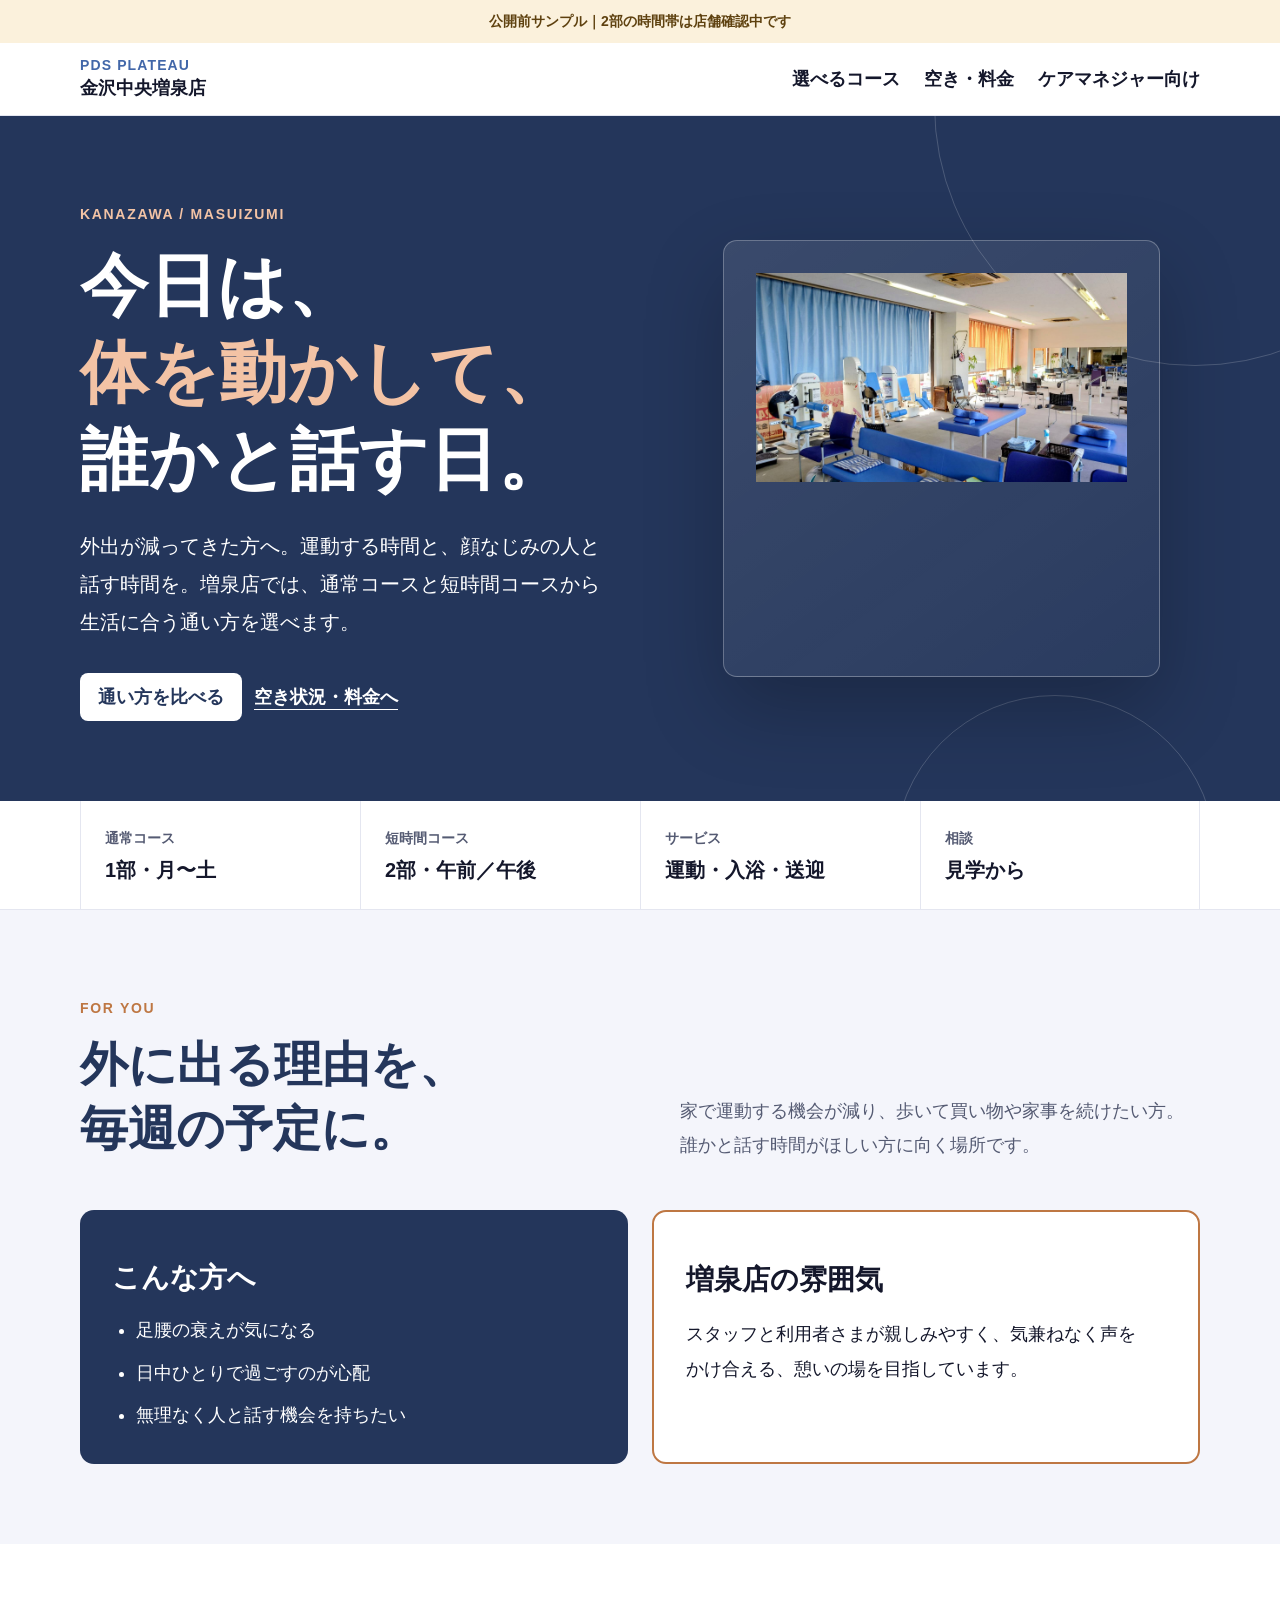
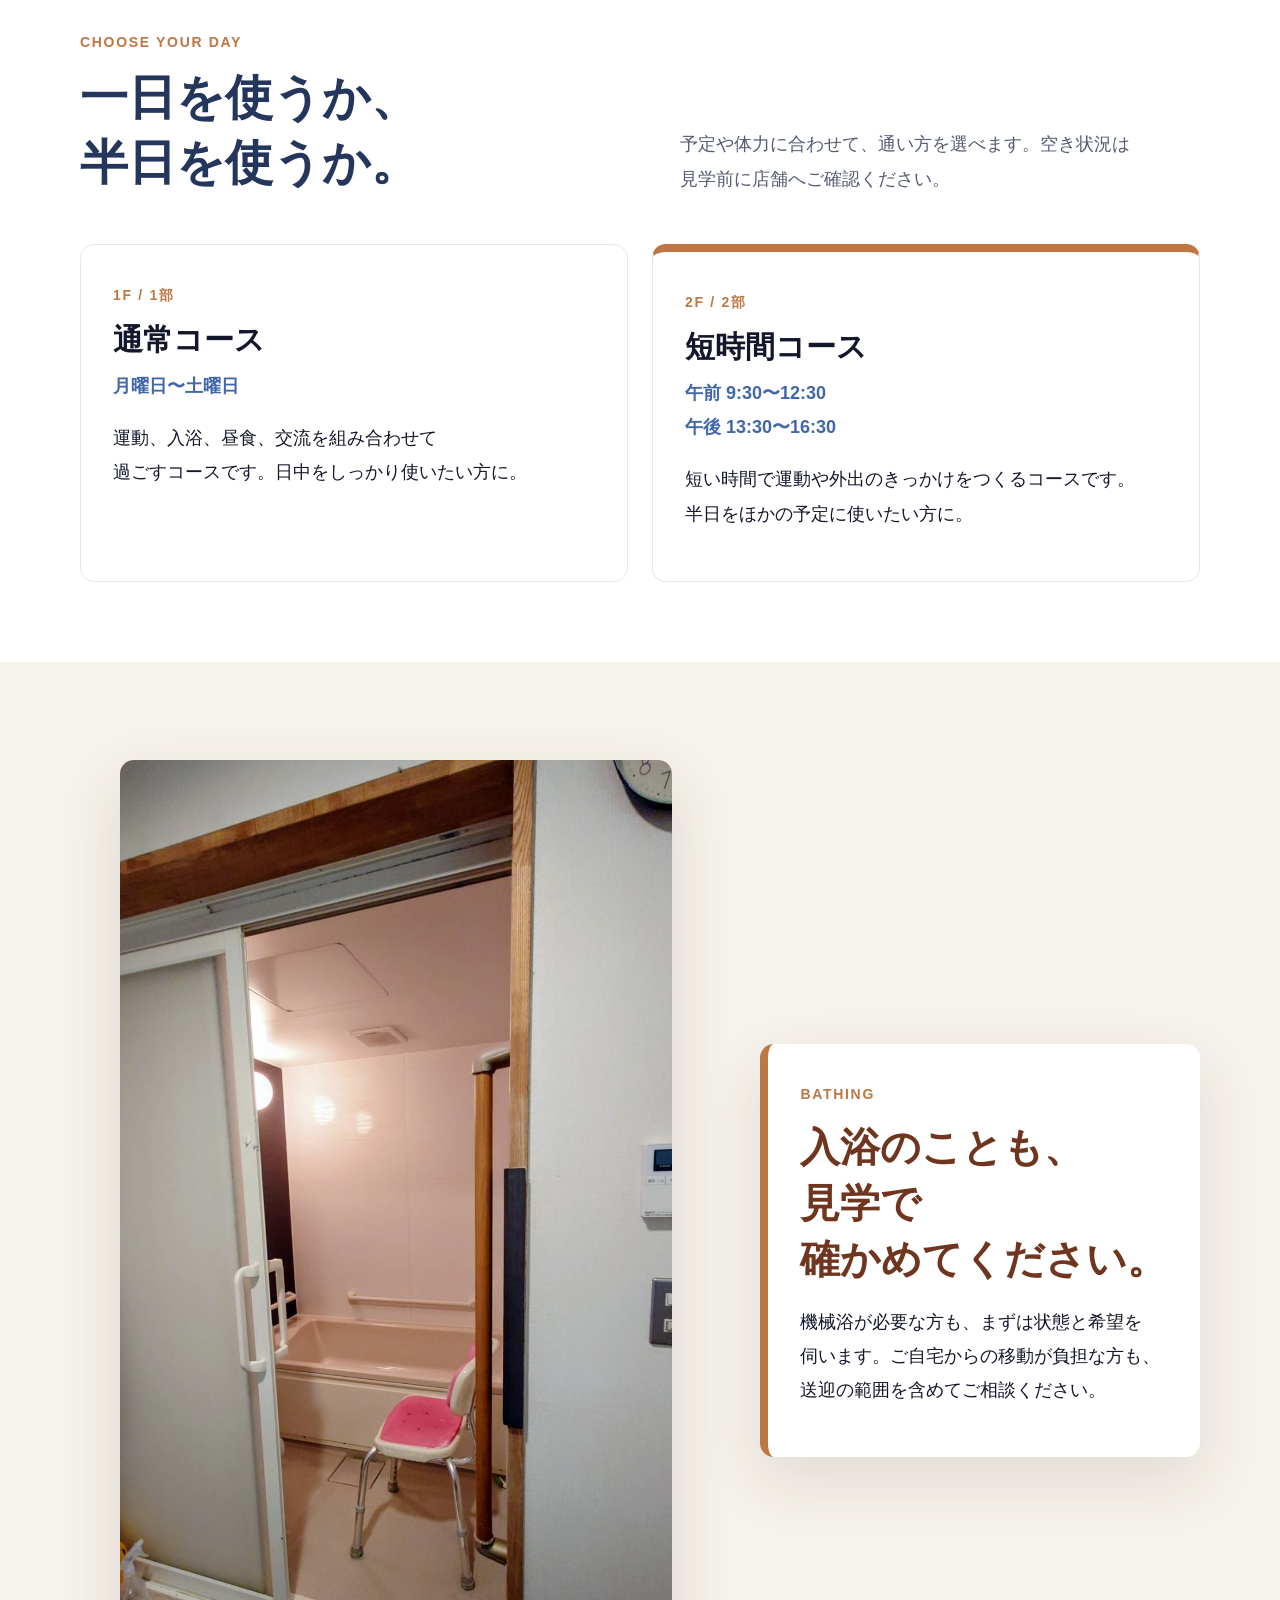
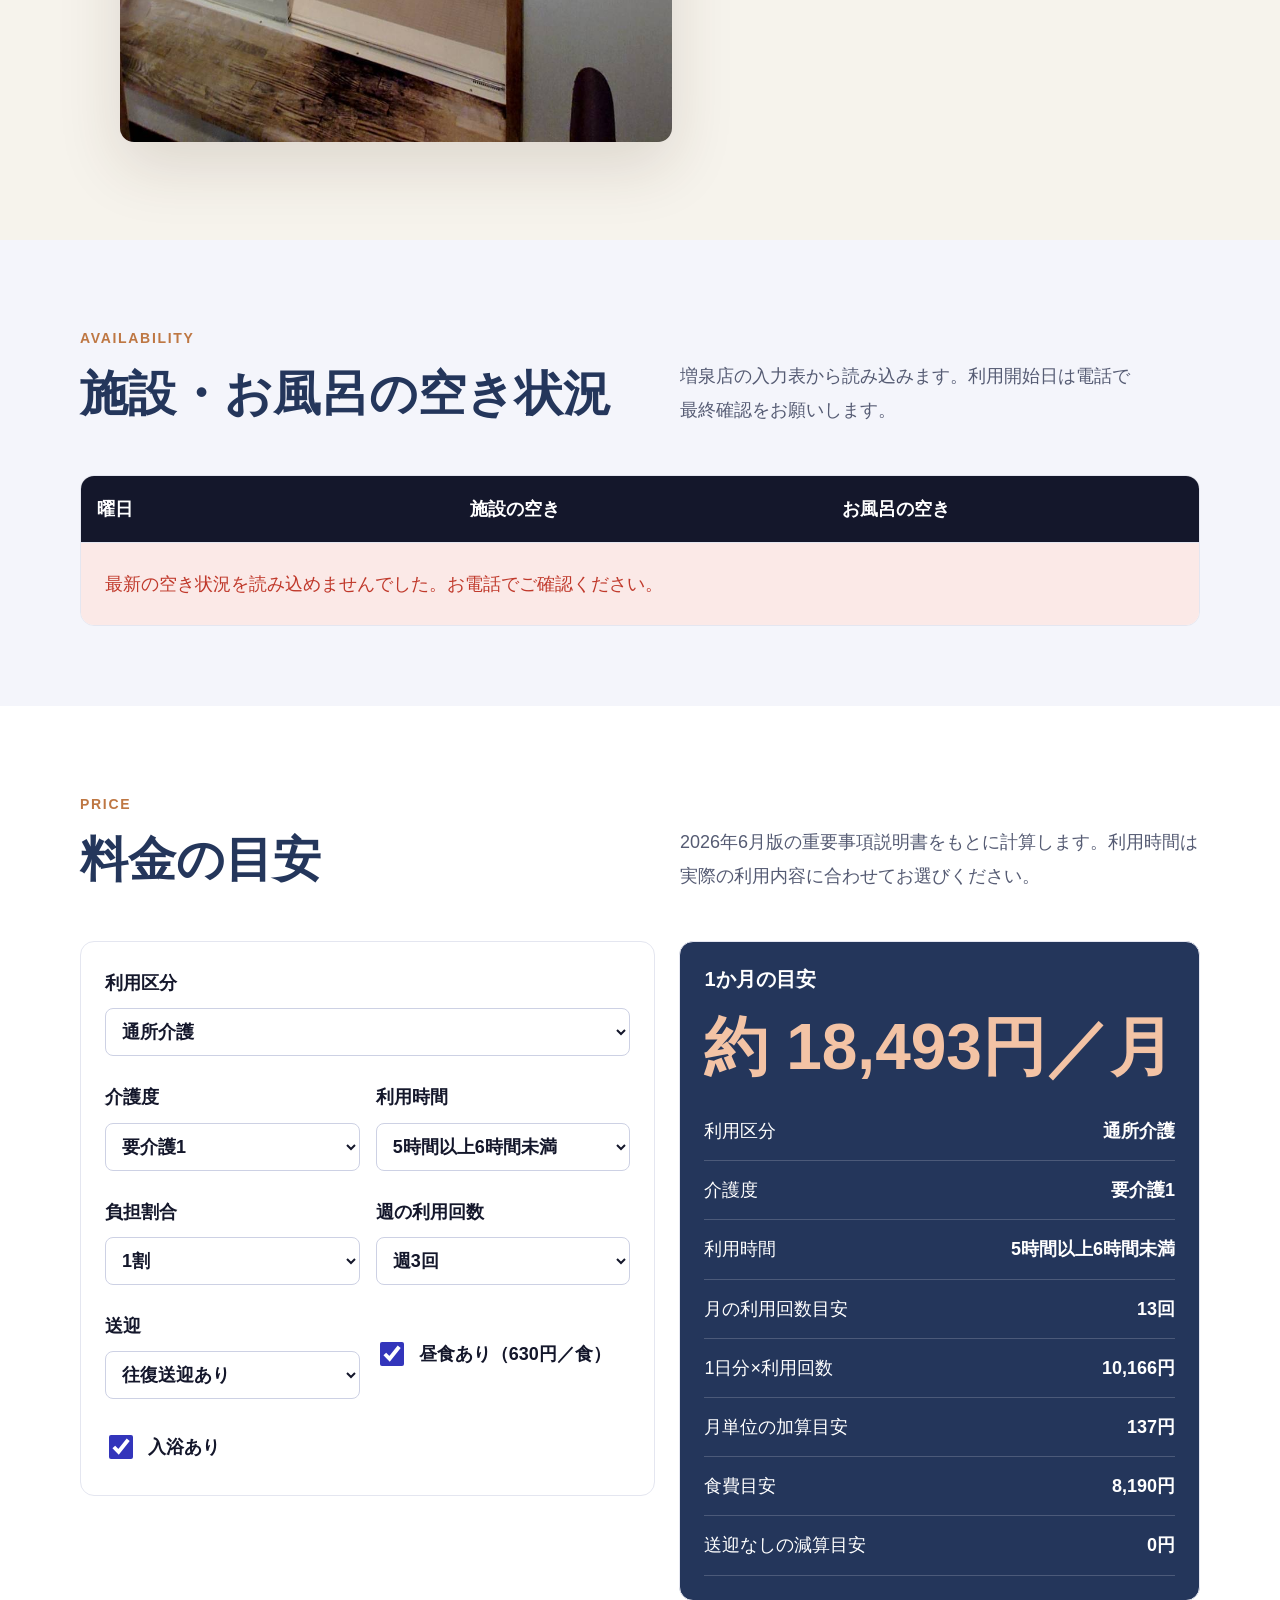
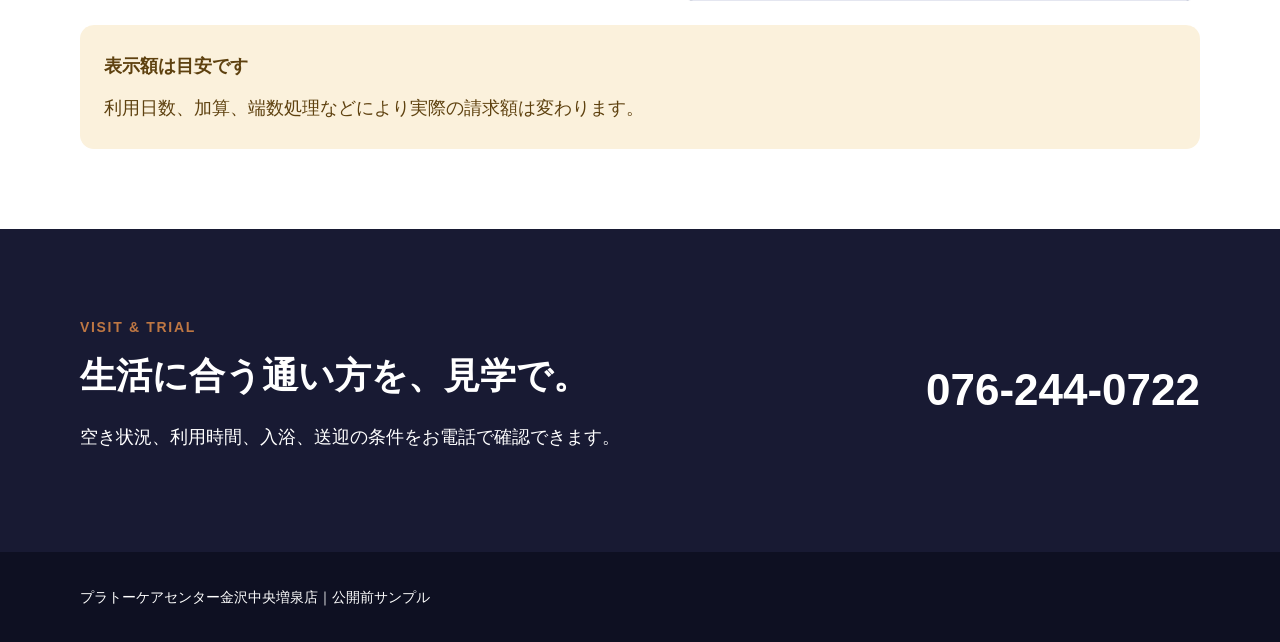
==== index.html @ 3ce92032 "増泉店の確認用サイトを追加" ====
<!doctype html><html lang="ja"><head><meta charset="utf-8"><meta name="viewport" content="width=device-width,initial-scale=1"><meta name="robots" content="noindex,nofollow"><title>プラトーケアセンター金沢中央増泉店｜デイサービス</title><link rel="stylesheet" href="assets/masuizumi.css"></head><body>
<a class="skip" href="#main">本文へ移動</a><div class="draft-banner">公開前サンプル｜2部の時間帯は店舗確認中です</div><nav class="site-nav"><div class="inner nav-row"><a class="brand" href="#top"><small>PDS PLATEAU</small>金沢中央増泉店</a><div class="nav-links"><a href="#courses">選べるコース</a><a href="#availability">空き・料金</a><a href="masuizumi-caremanager.html">ケアマネジャー向け</a></div></div></nav>
<main id="main"><header id="top" class="hero"><div class="inner hero-grid"><div><span class="eyebrow">KANAZAWA / MASUIZUMI</span><h1>今日は、<br><span>体を動かして、</span>誰かと話す日。</h1><p class="hero-lead">外出が減ってきた方へ。運動する時間と、顔なじみの人と話す時間を。増泉店では、通常コースと短時間コースから生活に合う通い方を選べます。</p><div class="hero-actions"><a class="btn btn-primary" href="#courses">通い方を比べる</a><a class="text-link" href="#availability">空き状況・料金へ</a></div></div><figure class="hero-symbol"><img src="assets/masuizumi/training-room.jpg" alt="運動機器と歩行訓練用の手すりがある増泉店の運動室"></figure></div></header>
<div class="fact-band"><div class="inner fact-band-grid"><div class="fact-item"><span>通常コース</span><strong>1部・月〜土</strong></div><div class="fact-item"><span>短時間コース</span><strong>2部・午前／午後</strong></div><div class="fact-item"><span>サービス</span><strong>運動・入浴・送迎</strong></div><div class="fact-item"><span>相談</span><strong>見学から</strong></div></div></div>
<section class="soft"><div class="inner"><div class="section-head"><div><span class="eyebrow">FOR YOU</span><h2>外に出る理由を、<br>毎週の予定に。</h2></div><p>家で運動する機会が減り、歩いて買い物や家事を続けたい方。誰かと話す時間がほしい方に向く場所です。</p></div><div class="audience-grid"><article class="audience-card"><h3>こんな方へ</h3><ul><li>足腰の衰えが気になる</li><li>日中ひとりで過ごすのが心配</li><li>無理なく人と話す機会を持ちたい</li></ul></article><article class="audience-card audience-card-warm"><h3>増泉店の雰囲気</h3><p>スタッフと利用者さまが親しみやすく、気兼ねなく声をかけ合える、憩いの場を目指しています。</p></article></div></div></section>
<section id="courses"><div class="inner"><div class="section-head"><div><span class="eyebrow">CHOOSE YOUR DAY</span><h2>一日を使うか、<br>半日を使うか。</h2></div><p>予定や体力に合わせて、通い方を選べます。空き状況は見学前に店舗へご確認ください。</p></div><div class="two-course"><article class="course"><span class="eyebrow">1F / 1部</span><h3>通常コース</h3><strong>月曜日〜土曜日</strong><p>運動、入浴、昼食、交流を組み合わせて過ごすコースです。日中をしっかり使いたい方に。</p></article><article class="course course--short"><span class="eyebrow">2F / 2部</span><h3>短時間コース</h3><strong>午前 9:30〜12:30<br>午後 13:30〜16:30</strong><p>短い時間で運動や外出のきっかけをつくるコースです。半日をほかの予定に使いたい方に。</p></article></div></div></section>
<section class="steam"><div class="inner bath-layout"><figure><div class="bath-visual"><img src="assets/masuizumi/bathroom.jpg" alt="手すりと入浴用いすを備えた増泉店の浴室"></div></figure><div class="bath-copy"><span class="eyebrow">BATHING</span><h2>入浴のことも、見学で確かめてください。</h2><p>機械浴が必要な方も、まずは状態と希望を伺います。ご自宅からの移動が負担な方も、送迎の範囲を含めてご相談ください。</p></div></div></section>
<section id="availability" class="soft"><div class="inner"><div class="section-head"><div><span class="eyebrow">AVAILABILITY</span><h2>施設・お風呂の空き状況</h2></div><p>増泉店の入力表から読み込みます。利用開始日は電話で最終確認をお願いします。</p></div><div class="availability-wrap"><table class="availability-table"><thead><tr><th>曜日</th><th>施設の空き</th><th>お風呂の空き</th></tr></thead><tbody id="availabilityBody"></tbody></table><p id="availabilityMessage" class="availability-message">最新情報を読み込んでいます。</p></div></div></section>
<section id="price"><div class="inner"><div class="section-head"><div><span class="eyebrow">PRICE</span><h2>料金の目安</h2></div><p>2026年6月版の重要事項説明書をもとに計算します。利用時間は実際の利用内容に合わせてお選びください。</p></div><div class="simulator"><div class="sim-panel"><div class="form-grid"><label class="field field-wide">利用区分<select id="serviceType"><option value="daycare">通所介護</option><option value="preventive1">介護予防型（週1回）</option><option value="preventive2">介護予防型（週2回）</option><option value="relaxed1">基準緩和型（週1回）</option><option value="relaxed2">基準緩和型（週2回）</option></select></label><label class="field" id="careLevelField">介護度<select id="careLevel"><option value="0">要介護1</option><option value="1">要介護2</option><option value="2">要介護3</option><option value="3">要介護4</option><option value="4">要介護5</option></select></label><label class="field" id="timeSlotField">利用時間<select id="timeSlot"><option value="short">3時間以上4時間未満</option><option value="middle">4時間以上5時間未満</option><option value="long" selected>5時間以上6時間未満</option><option value="standard">6時間以上7時間未満</option></select></label><label class="field">負担割合<select id="burden"><option value="1">1割</option><option value="2">2割</option><option value="3">3割</option></select></label><label class="field" id="weeklyField">週の利用回数<select id="weekly"><option value="1">週1回</option><option value="2">週2回</option><option value="3" selected>週3回</option><option value="4">週4回</option><option value="5">週5回</option><option value="6">週6回</option></select></label><label class="field">送迎<select id="transport"><option value="0">往復送迎あり</option><option value="1">片道送迎なし</option><option value="2">往復送迎なし</option></select></label><label class="check-field"><input id="lunch" type="checkbox" checked> 昼食あり（630円／食）</label><label class="check-field" id="bathField"><input id="bath" type="checkbox" checked> 入浴あり</label></div></div><aside class="result-panel"><h3>1か月の目安</h3><div id="totalPrice" class="total">—</div><ul id="breakdown" class="breakdown"></ul></aside></div><div class="notice"><strong>表示額は目安です</strong>利用日数、加算、端数処理などにより実際の請求額は変わります。</div></div></section>
<section class="contact-band"><div class="inner contact-row"><div><span class="eyebrow">VISIT &amp; TRIAL</span><h2>生活に合う通い方を、見学で。</h2><p>空き状況、利用時間、入浴、送迎の条件をお電話で確認できます。</p></div><a class="phone" href="tel:0762440722">076-244-0722</a></div></section></main><footer><div class="inner">プラトーケアセンター金沢中央増泉店｜公開前サンプル</div></footer><script src="assets/masuizumi-tools.js"></script><script src="assets/masuizumi-config.js"></script><script>PDSMasuizumiTools.init(PDSMasuizumiConfig);</script></body></html>
---- assets/masuizumi.css ----
@import url("futakuchi.css");
:root{--futakuchi-ink:#24365b;--futakuchi-deep:#24365b;--futakuchi-teal:#4267a9;--futakuchi-mint:#e8effb;--futakuchi-steam:#f6f3ec;--futakuchi-warm:#be7743;--futakuchi-warm-soft:#f6e7da}
.two-course{display:grid;grid-template-columns:1fr 1fr;gap:24px}.course{padding:32px;border-radius:14px;background:#fff;border:1px solid var(--pds-border)}.course--short{border-top:8px solid var(--futakuchi-warm)}.course h3{font:900 30px/1.4 var(--pds-font-ui);margin:8px 0}.course strong{color:var(--futakuchi-teal)}
@media(max-width:620px){.two-course{grid-template-columns:1fr}}
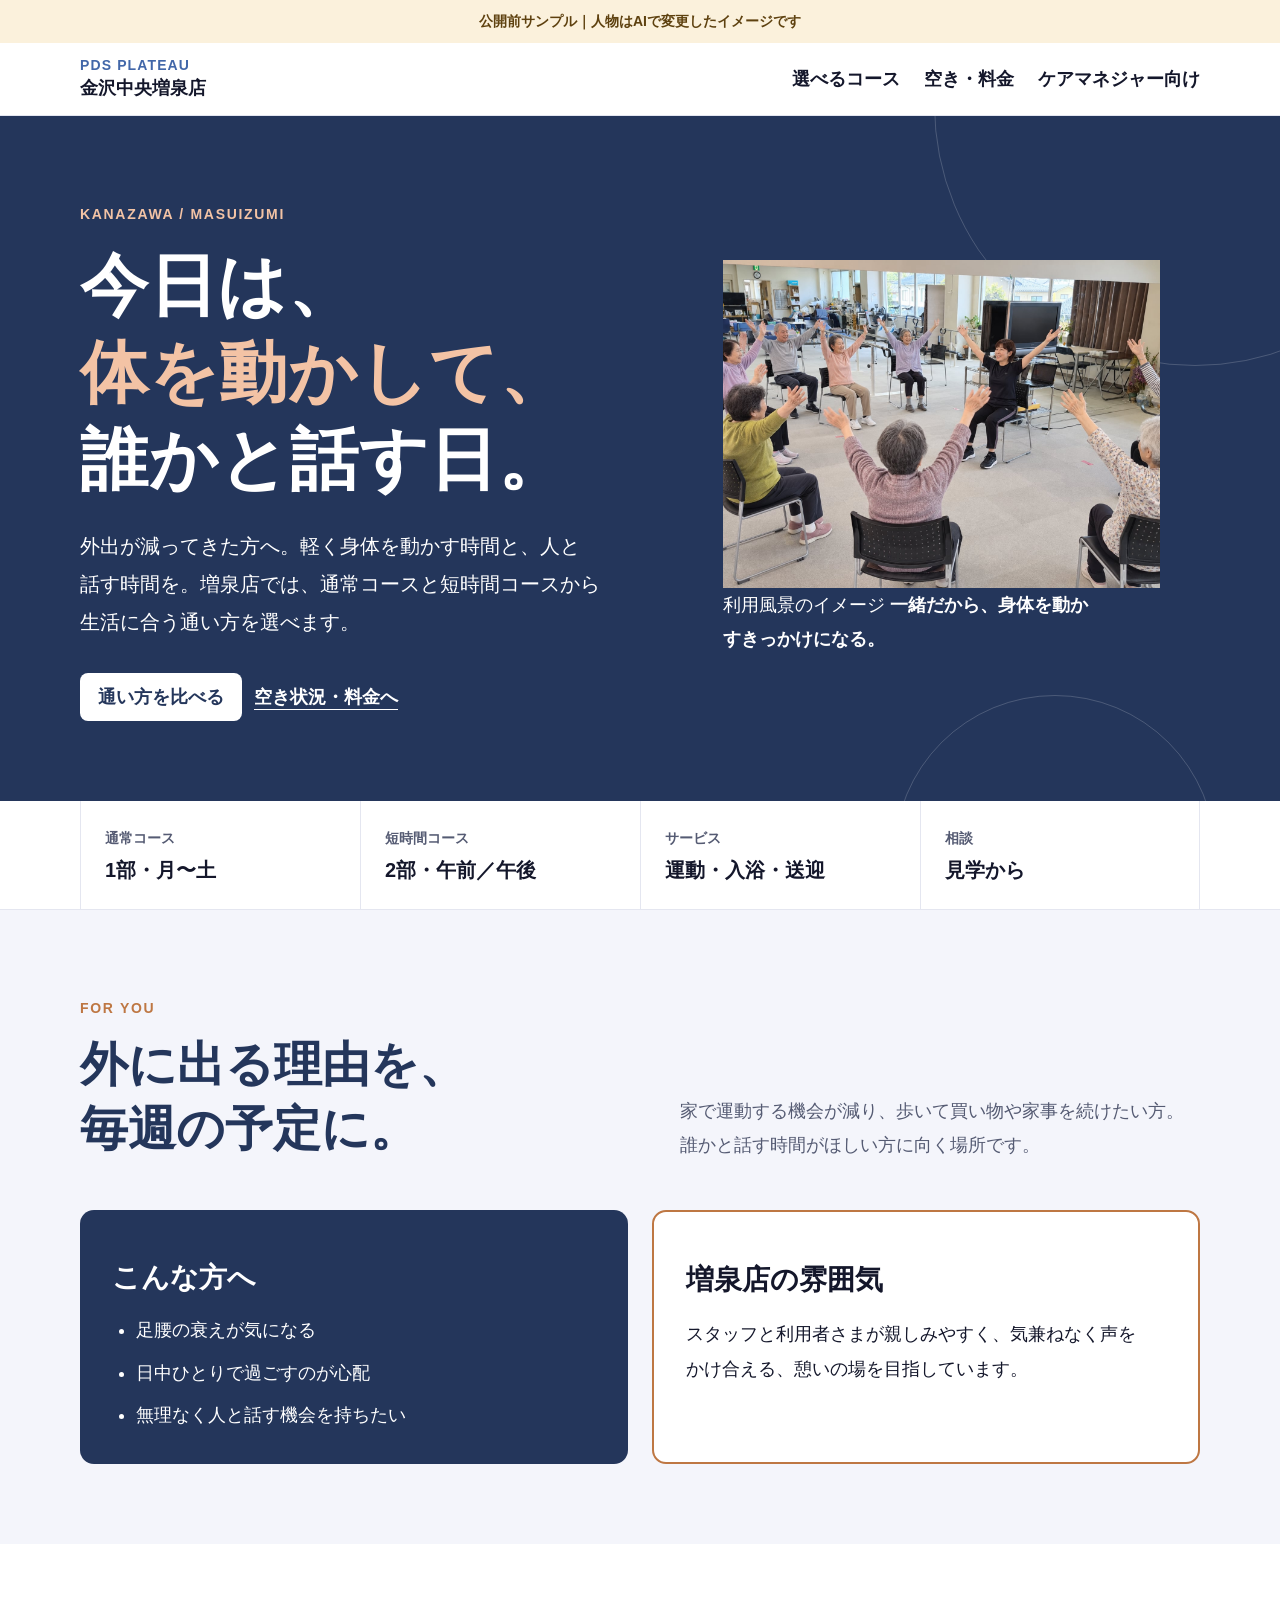
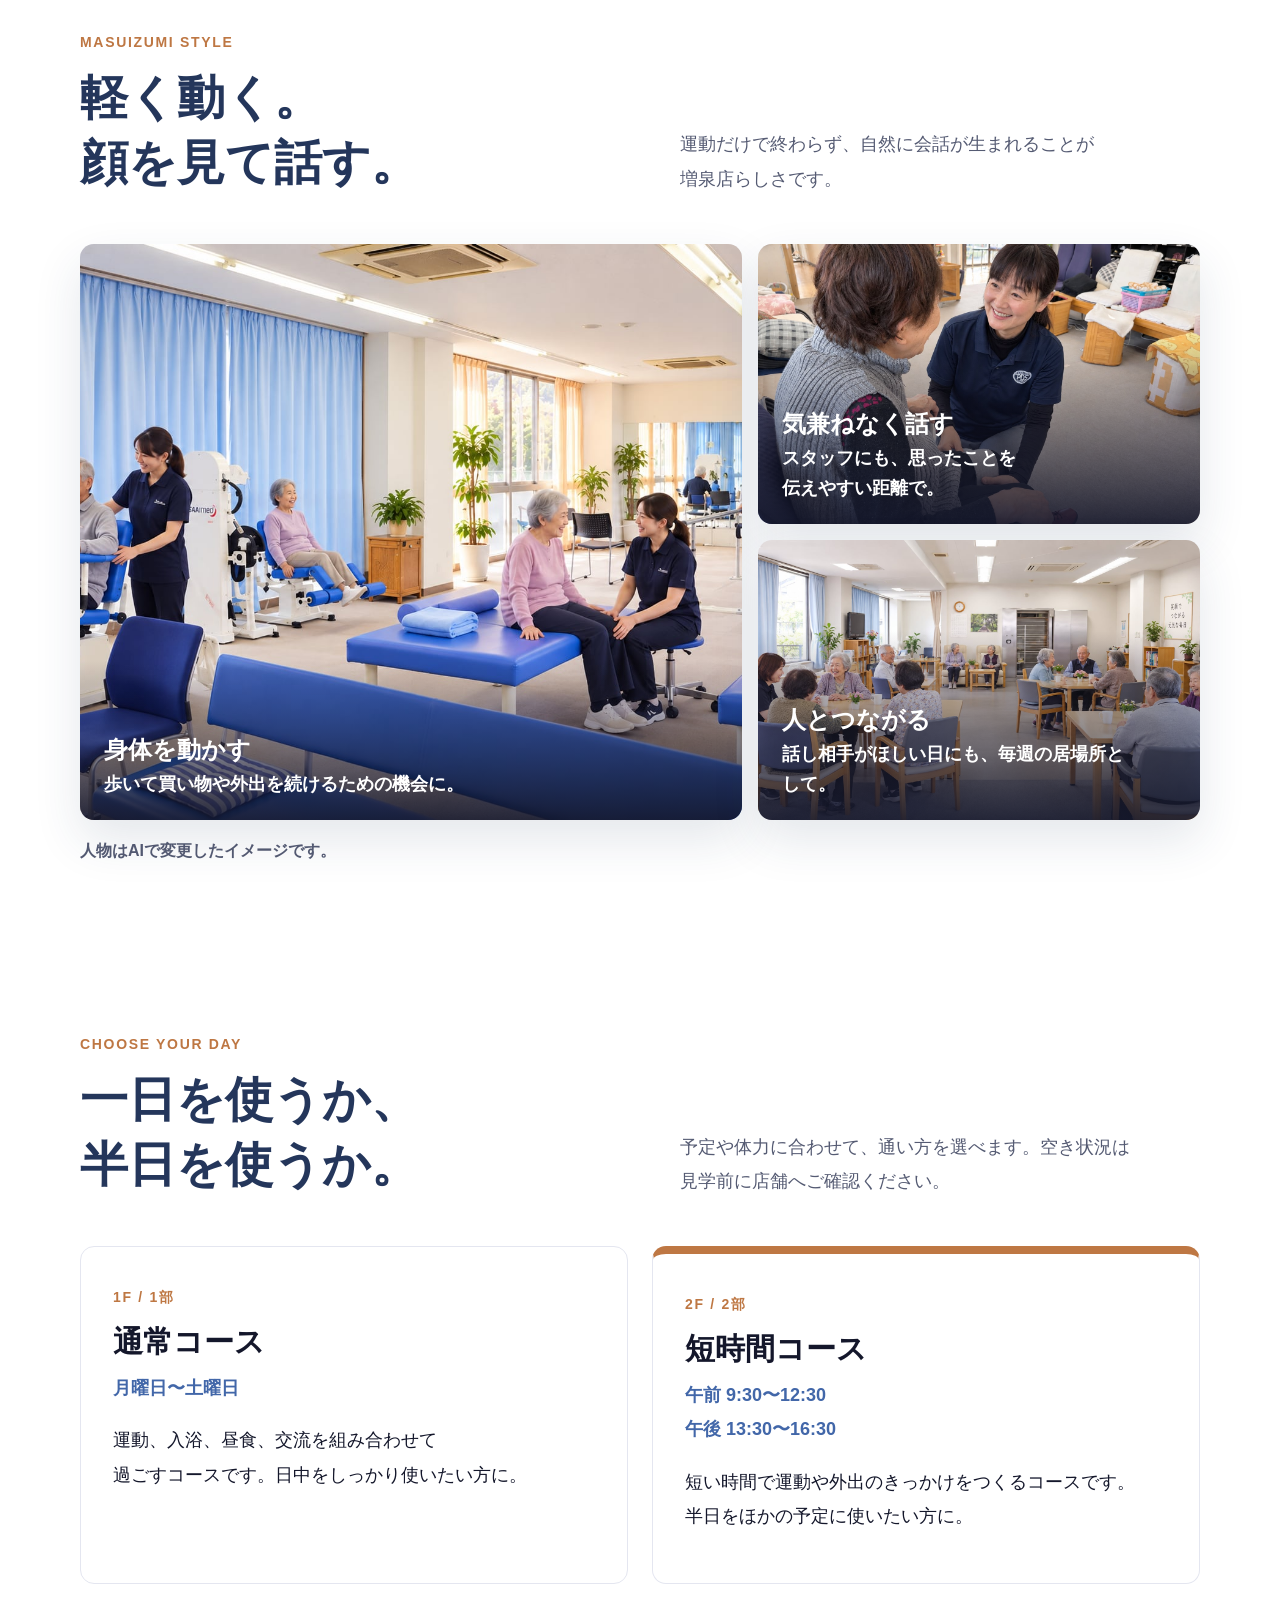
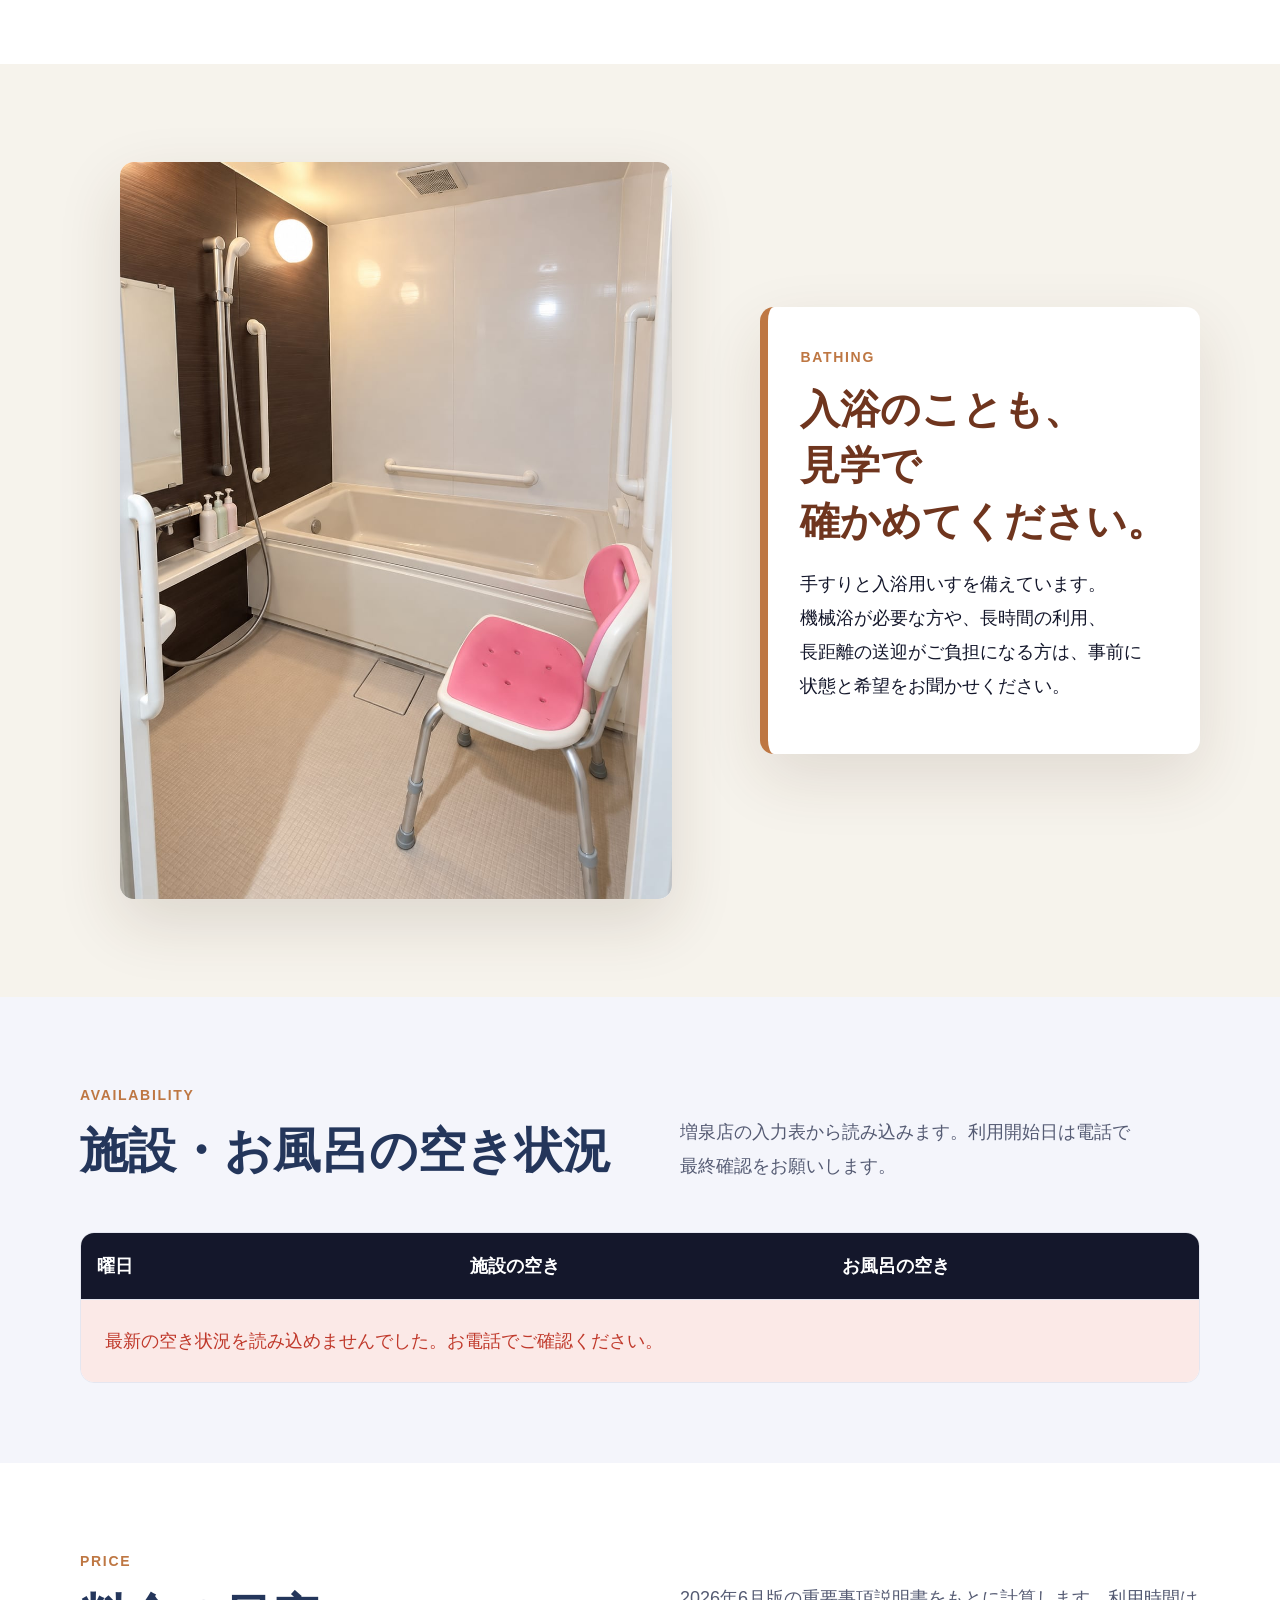
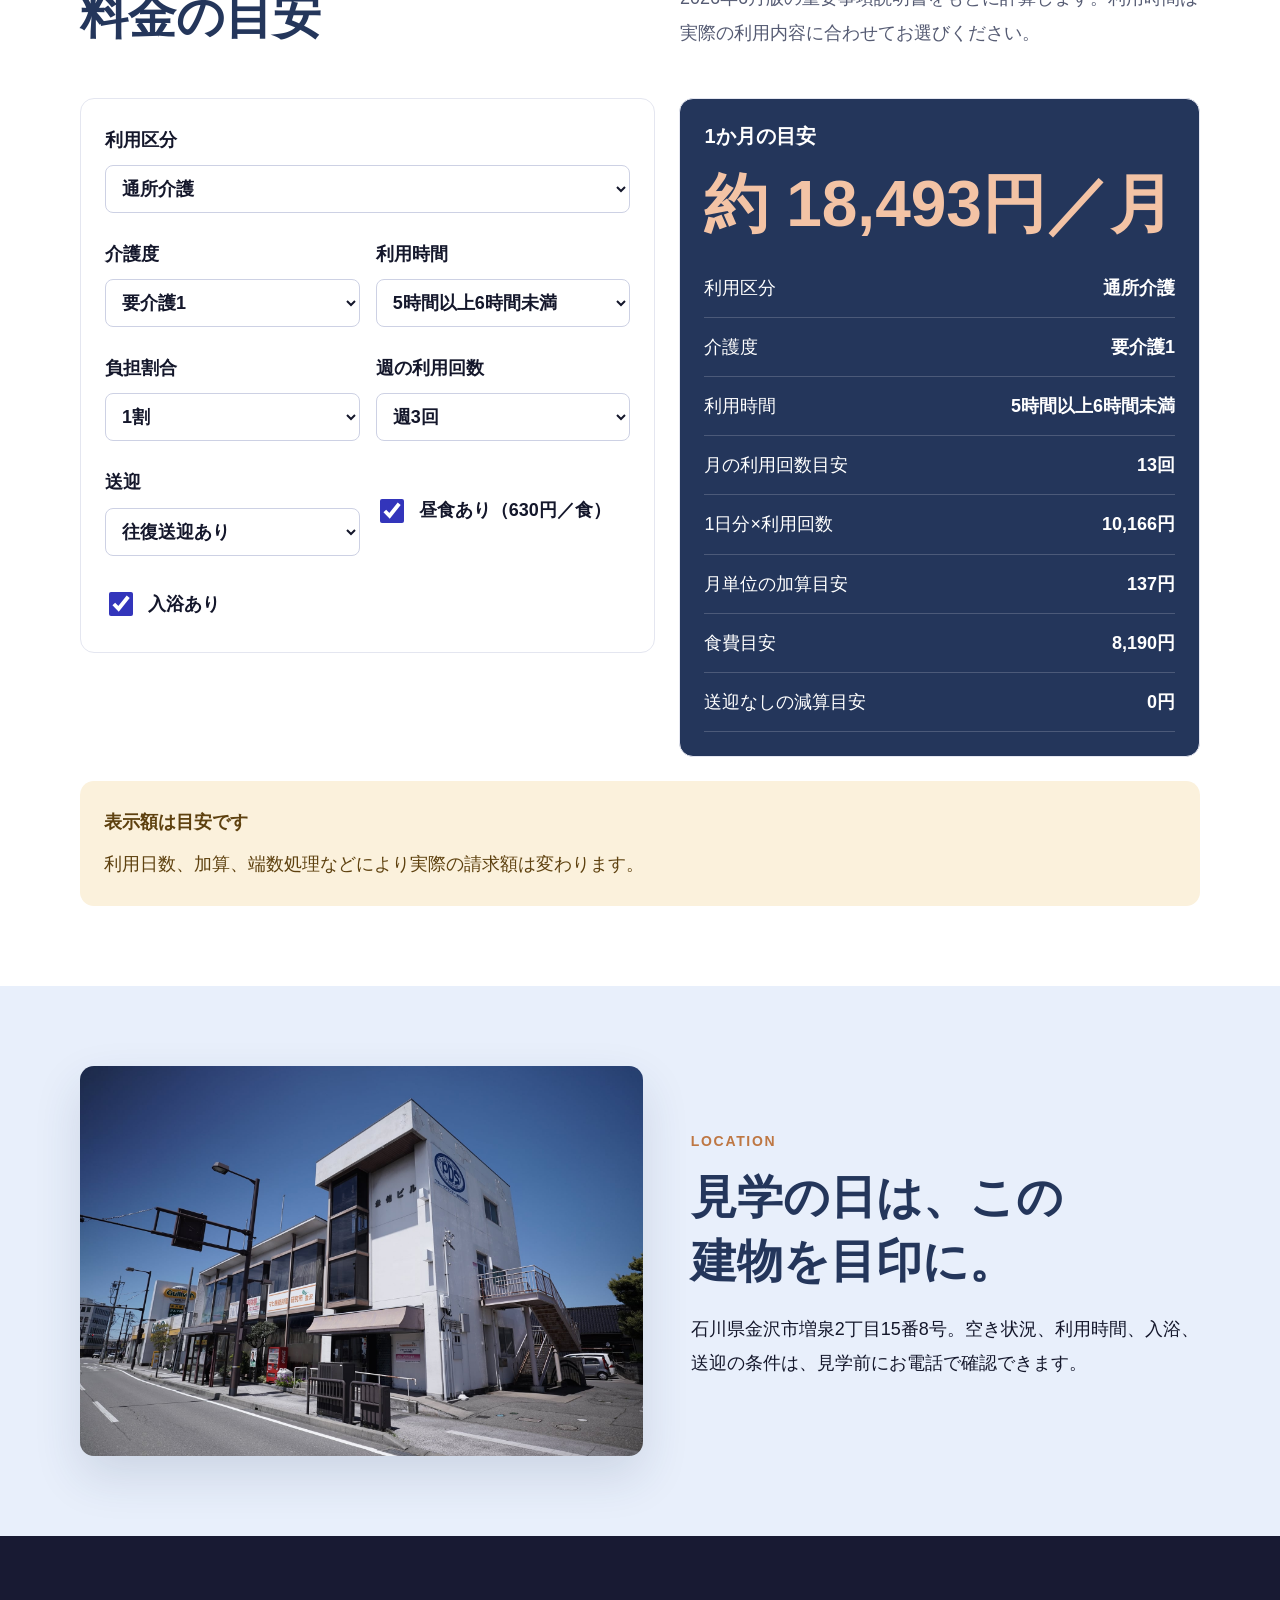
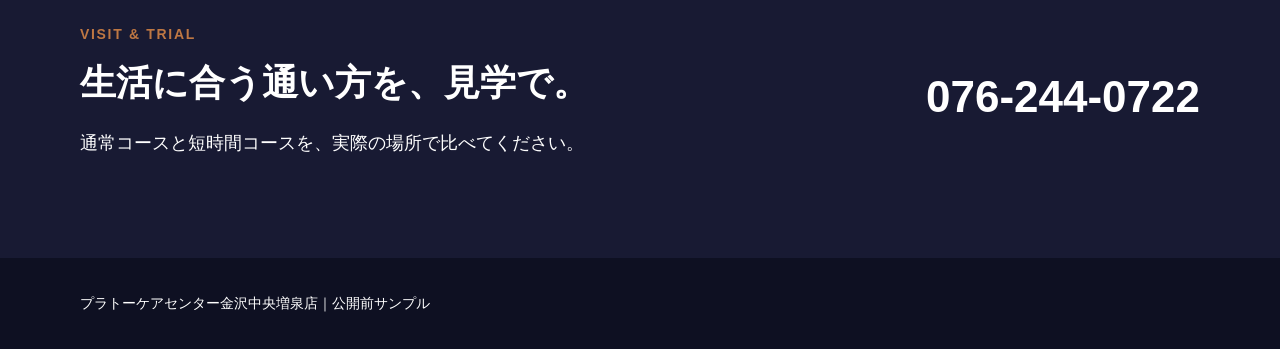
==== commit b80906af: "自動保存 2026-09-13 23:29:30 | plateau-masuizumi-review: assets/masuizumi.css assets/masuizumi/bath-upda" ====
--- a/index.html
+++ b/index.html
@@ -1,10 +1,295 @@
-<!doctype html><html lang="ja"><head><meta charset="utf-8"><meta name="viewport" content="width=device-width,initial-scale=1"><meta name="robots" content="noindex,nofollow"><title>プラトーケアセンター金沢中央増泉店｜デイサービス</title><link rel="stylesheet" href="assets/masuizumi.css"></head><body>
-<a class="skip" href="#main">本文へ移動</a><div class="draft-banner">公開前サンプル｜2部の時間帯は店舗確認中です</div><nav class="site-nav"><div class="inner nav-row"><a class="brand" href="#top"><small>PDS PLATEAU</small>金沢中央増泉店</a><div class="nav-links"><a href="#courses">選べるコース</a><a href="#availability">空き・料金</a><a href="masuizumi-caremanager.html">ケアマネジャー向け</a></div></div></nav>
-<main id="main"><header id="top" class="hero"><div class="inner hero-grid"><div><span class="eyebrow">KANAZAWA / MASUIZUMI</span><h1>今日は、<br><span>体を動かして、</span>誰かと話す日。</h1><p class="hero-lead">外出が減ってきた方へ。運動する時間と、顔なじみの人と話す時間を。増泉店では、通常コースと短時間コースから生活に合う通い方を選べます。</p><div class="hero-actions"><a class="btn btn-primary" href="#courses">通い方を比べる</a><a class="text-link" href="#availability">空き状況・料金へ</a></div></div><figure class="hero-symbol"><img src="assets/masuizumi/training-room.jpg" alt="運動機器と歩行訓練用の手すりがある増泉店の運動室"></figure></div></header>
-<div class="fact-band"><div class="inner fact-band-grid"><div class="fact-item"><span>通常コース</span><strong>1部・月〜土</strong></div><div class="fact-item"><span>短時間コース</span><strong>2部・午前／午後</strong></div><div class="fact-item"><span>サービス</span><strong>運動・入浴・送迎</strong></div><div class="fact-item"><span>相談</span><strong>見学から</strong></div></div></div>
-<section class="soft"><div class="inner"><div class="section-head"><div><span class="eyebrow">FOR YOU</span><h2>外に出る理由を、<br>毎週の予定に。</h2></div><p>家で運動する機会が減り、歩いて買い物や家事を続けたい方。誰かと話す時間がほしい方に向く場所です。</p></div><div class="audience-grid"><article class="audience-card"><h3>こんな方へ</h3><ul><li>足腰の衰えが気になる</li><li>日中ひとりで過ごすのが心配</li><li>無理なく人と話す機会を持ちたい</li></ul></article><article class="audience-card audience-card-warm"><h3>増泉店の雰囲気</h3><p>スタッフと利用者さまが親しみやすく、気兼ねなく声をかけ合える、憩いの場を目指しています。</p></article></div></div></section>
-<section id="courses"><div class="inner"><div class="section-head"><div><span class="eyebrow">CHOOSE YOUR DAY</span><h2>一日を使うか、<br>半日を使うか。</h2></div><p>予定や体力に合わせて、通い方を選べます。空き状況は見学前に店舗へご確認ください。</p></div><div class="two-course"><article class="course"><span class="eyebrow">1F / 1部</span><h3>通常コース</h3><strong>月曜日〜土曜日</strong><p>運動、入浴、昼食、交流を組み合わせて過ごすコースです。日中をしっかり使いたい方に。</p></article><article class="course course--short"><span class="eyebrow">2F / 2部</span><h3>短時間コース</h3><strong>午前 9:30〜12:30<br>午後 13:30〜16:30</strong><p>短い時間で運動や外出のきっかけをつくるコースです。半日をほかの予定に使いたい方に。</p></article></div></div></section>
-<section class="steam"><div class="inner bath-layout"><figure><div class="bath-visual"><img src="assets/masuizumi/bathroom.jpg" alt="手すりと入浴用いすを備えた増泉店の浴室"></div></figure><div class="bath-copy"><span class="eyebrow">BATHING</span><h2>入浴のことも、見学で確かめてください。</h2><p>機械浴が必要な方も、まずは状態と希望を伺います。ご自宅からの移動が負担な方も、送迎の範囲を含めてご相談ください。</p></div></div></section>
-<section id="availability" class="soft"><div class="inner"><div class="section-head"><div><span class="eyebrow">AVAILABILITY</span><h2>施設・お風呂の空き状況</h2></div><p>増泉店の入力表から読み込みます。利用開始日は電話で最終確認をお願いします。</p></div><div class="availability-wrap"><table class="availability-table"><thead><tr><th>曜日</th><th>施設の空き</th><th>お風呂の空き</th></tr></thead><tbody id="availabilityBody"></tbody></table><p id="availabilityMessage" class="availability-message">最新情報を読み込んでいます。</p></div></div></section>
-<section id="price"><div class="inner"><div class="section-head"><div><span class="eyebrow">PRICE</span><h2>料金の目安</h2></div><p>2026年6月版の重要事項説明書をもとに計算します。利用時間は実際の利用内容に合わせてお選びください。</p></div><div class="simulator"><div class="sim-panel"><div class="form-grid"><label class="field field-wide">利用区分<select id="serviceType"><option value="daycare">通所介護</option><option value="preventive1">介護予防型（週1回）</option><option value="preventive2">介護予防型（週2回）</option><option value="relaxed1">基準緩和型（週1回）</option><option value="relaxed2">基準緩和型（週2回）</option></select></label><label class="field" id="careLevelField">介護度<select id="careLevel"><option value="0">要介護1</option><option value="1">要介護2</option><option value="2">要介護3</option><option value="3">要介護4</option><option value="4">要介護5</option></select></label><label class="field" id="timeSlotField">利用時間<select id="timeSlot"><option value="short">3時間以上4時間未満</option><option value="middle">4時間以上5時間未満</option><option value="long" selected>5時間以上6時間未満</option><option value="standard">6時間以上7時間未満</option></select></label><label class="field">負担割合<select id="burden"><option value="1">1割</option><option value="2">2割</option><option value="3">3割</option></select></label><label class="field" id="weeklyField">週の利用回数<select id="weekly"><option value="1">週1回</option><option value="2">週2回</option><option value="3" selected>週3回</option><option value="4">週4回</option><option value="5">週5回</option><option value="6">週6回</option></select></label><label class="field">送迎<select id="transport"><option value="0">往復送迎あり</option><option value="1">片道送迎なし</option><option value="2">往復送迎なし</option></select></label><label class="check-field"><input id="lunch" type="checkbox" checked> 昼食あり（630円／食）</label><label class="check-field" id="bathField"><input id="bath" type="checkbox" checked> 入浴あり</label></div></div><aside class="result-panel"><h3>1か月の目安</h3><div id="totalPrice" class="total">—</div><ul id="breakdown" class="breakdown"></ul></aside></div><div class="notice"><strong>表示額は目安です</strong>利用日数、加算、端数処理などにより実際の請求額は変わります。</div></div></section>
-<section class="contact-band"><div class="inner contact-row"><div><span class="eyebrow">VISIT &amp; TRIAL</span><h2>生活に合う通い方を、見学で。</h2><p>空き状況、利用時間、入浴、送迎の条件をお電話で確認できます。</p></div><a class="phone" href="tel:0762440722">076-244-0722</a></div></section></main><footer><div class="inner">プラトーケアセンター金沢中央増泉店｜公開前サンプル</div></footer><script src="assets/masuizumi-tools.js"></script><script src="assets/masuizumi-config.js"></script><script>PDSMasuizumiTools.init(PDSMasuizumiConfig);</script></body></html>
+<!doctype html>
+<html lang="ja">
+<head>
+<meta charset="utf-8">
+<meta name="viewport" content="width=device-width,initial-scale=1">
+<meta name="robots" content="noindex,nofollow">
+<title>プラトーケアセンター金沢中央増泉店｜デイサービス</title>
+<link rel="stylesheet" href="assets/masuizumi.css">
+</head>
+<body>
+<a class="skip" href="#main">本文へ移動</a>
+<div class="draft-banner">公開前サンプル｜人物はAIで変更したイメージです</div>
+<nav class="site-nav">
+<div class="inner nav-row">
+<a class="brand" href="#top">
+<small>PDS PLATEAU</small>金沢中央増泉店</a>
+<div class="nav-links">
+<a href="#courses">選べるコース</a>
+<a href="#availability">空き・料金</a>
+<a href="masuizumi-caremanager.html">ケアマネジャー向け</a>
+</div>
+</div>
+</nav>
+<main id="main">
+<header id="top" class="hero">
+<div class="inner hero-grid">
+<div>
+<span class="eyebrow">KANAZAWA / MASUIZUMI</span>
+<h1>今日は、<br>
+<span>体を動かして、</span>誰かと話す日。</h1>
+<p class="hero-lead">外出が減ってきた方へ。軽く身体を動かす時間と、人と話す時間を。増泉店では、通常コースと短時間コースから生活に合う通い方を選べます。</p>
+<div class="hero-actions">
+<a class="btn btn-primary" href="#courses">通い方を比べる</a>
+<a class="text-link" href="#availability">空き状況・料金へ</a>
+</div>
+</div>
+<figure class="hero-photo hero-photo--landscape">
+<img src="assets/masuizumi/group-exercise.jpg" alt="椅子に座って一緒に体操する利用風景のイメージ">
+<figcaption class="hero-photo-caption">
+<span class="hero-photo-label">利用風景のイメージ</span>
+<strong>一緒だから、身体を動かすきっかけになる。</strong>
+</figcaption>
+</figure>
+</div>
+</header>
+<div class="fact-band">
+<div class="inner fact-band-grid">
+<div class="fact-item">
+<span>通常コース</span>
+<strong>1部・月〜土</strong>
+</div>
+<div class="fact-item">
+<span>短時間コース</span>
+<strong>2部・午前／午後</strong>
+</div>
+<div class="fact-item">
+<span>サービス</span>
+<strong>運動・入浴・送迎</strong>
+</div>
+<div class="fact-item">
+<span>相談</span>
+<strong>見学から</strong>
+</div>
+</div>
+</div>
+<section class="soft">
+<div class="inner">
+<div class="section-head">
+<div>
+<span class="eyebrow">FOR YOU</span>
+<h2>外に出る理由を、<br>毎週の予定に。</h2>
+</div>
+<p>家で運動する機会が減り、歩いて買い物や家事を続けたい方。誰かと話す時間がほしい方に向く場所です。</p>
+</div>
+<div class="audience-grid">
+<article class="audience-card">
+<h3>こんな方へ</h3>
+<ul>
+<li>足腰の衰えが気になる</li>
+<li>日中ひとりで過ごすのが心配</li>
+<li>無理なく人と話す機会を持ちたい</li>
+</ul>
+</article>
+<article class="audience-card audience-card-warm">
+<h3>増泉店の雰囲気</h3>
+<p>スタッフと利用者さまが親しみやすく、気兼ねなく声をかけ合える、憩いの場を目指しています。</p>
+</article>
+</div>
+</div>
+</section>
+<section class="masuizumi-life">
+<div class="inner">
+<div class="section-head">
+<div>
+<span class="eyebrow">MASUIZUMI STYLE</span>
+<h2>軽く動く。<br>顔を見て話す。</h2>
+</div>
+<p>運動だけで終わらず、自然に会話が生まれることが増泉店らしさです。</p>
+</div>
+<div class="life-mosaic">
+<figure class="life-photo life-photo--wide">
+<img src="assets/masuizumi/training-visual.jpg" alt="運動機器と会話の場がある運動室の利用イメージ">
+<figcaption>
+<strong>身体を動かす</strong>
+<span>歩いて買い物や外出を続けるための機会に。</span>
+</figcaption>
+</figure>
+<figure class="life-photo">
+<img src="assets/masuizumi/staff-conversation.jpg" alt="スタッフと利用者が向き合って話す様子のイメージ">
+<figcaption>
+<strong>気兼ねなく話す</strong>
+<span>スタッフにも、思ったことを伝えやすい距離で。</span>
+</figcaption>
+</figure>
+<figure class="life-photo">
+<img src="assets/masuizumi/social-visual.jpg" alt="利用者同士がテーブルを囲んで話す様子のイメージ">
+<figcaption>
+<strong>人とつながる</strong>
+<span>話し相手がほしい日にも、毎週の居場所として。</span>
+</figcaption>
+</figure>
+</div>
+<p class="image-disclaimer">人物はAIで変更したイメージです。</p>
+</div>
+</section>
+<section id="courses">
+<div class="inner">
+<div class="section-head">
+<div>
+<span class="eyebrow">CHOOSE YOUR DAY</span>
+<h2>一日を使うか、<br>半日を使うか。</h2>
+</div>
+<p>予定や体力に合わせて、通い方を選べます。空き状況は見学前に店舗へご確認ください。</p>
+</div>
+<div class="two-course">
+<article class="course">
+<span class="eyebrow">1F / 1部</span>
+<h3>通常コース</h3>
+<strong>月曜日〜土曜日</strong>
+<p>運動、入浴、昼食、交流を組み合わせて過ごすコースです。日中をしっかり使いたい方に。</p>
+</article>
+<article class="course course--short">
+<span class="eyebrow">2F / 2部</span>
+<h3>短時間コース</h3>
+<strong>午前 9:30〜12:30<br>午後 13:30〜16:30</strong>
+<p>短い時間で運動や外出のきっかけをつくるコースです。半日をほかの予定に使いたい方に。</p>
+</article>
+</div>
+</div>
+</section>
+<section class="steam">
+<div class="inner bath-layout">
+<figure>
+<div class="bath-visual bath-visual--portrait">
+<img src="assets/masuizumi/bath-updated.jpg" alt="浴槽、手すり、入浴用いすを備えた増泉店の浴室">
+</div>
+</figure>
+<div class="bath-copy">
+<span class="eyebrow">BATHING</span>
+<h2>入浴のことも、見学で確かめてください。</h2>
+<p>手すりと入浴用いすを備えています。機械浴が必要な方や、長時間の利用、長距離の送迎がご負担になる方は、事前に状態と希望をお聞かせください。</p>
+</div>
+</div>
+</section>
+<section id="availability" class="soft">
+<div class="inner">
+<div class="section-head">
+<div>
+<span class="eyebrow">AVAILABILITY</span>
+<h2>施設・お風呂の空き状況</h2>
+</div>
+<p>増泉店の入力表から読み込みます。利用開始日は電話で最終確認をお願いします。</p>
+</div>
+<div class="availability-wrap">
+<table class="availability-table">
+<thead>
+<tr>
+<th>曜日</th>
+<th>施設の空き</th>
+<th>お風呂の空き</th>
+</tr>
+</thead>
+<tbody id="availabilityBody">
+</tbody>
+</table>
+<p id="availabilityMessage" class="availability-message">最新情報を読み込んでいます。</p>
+</div>
+</div>
+</section>
+<section id="price">
+<div class="inner">
+<div class="section-head">
+<div>
+<span class="eyebrow">PRICE</span>
+<h2>料金の目安</h2>
+</div>
+<p>2026年6月版の重要事項説明書をもとに計算します。利用時間は実際の利用内容に合わせてお選びください。</p>
+</div>
+<div class="simulator">
+<div class="sim-panel">
+<div class="form-grid">
+<label class="field field-wide">利用区分<select id="serviceType">
+<option value="daycare">通所介護</option>
+<option value="preventive1">介護予防型（週1回）</option>
+<option value="preventive2">介護予防型（週2回）</option>
+<option value="relaxed1">基準緩和型（週1回）</option>
+<option value="relaxed2">基準緩和型（週2回）</option>
+</select>
+</label>
+<label class="field" id="careLevelField">介護度<select id="careLevel">
+<option value="0">要介護1</option>
+<option value="1">要介護2</option>
+<option value="2">要介護3</option>
+<option value="3">要介護4</option>
+<option value="4">要介護5</option>
+</select>
+</label>
+<label class="field" id="timeSlotField">利用時間<select id="timeSlot">
+<option value="short">3時間以上4時間未満</option>
+<option value="middle">4時間以上5時間未満</option>
+<option value="long" selected>5時間以上6時間未満</option>
+<option value="standard">6時間以上7時間未満</option>
+</select>
+</label>
+<label class="field">負担割合<select id="burden">
+<option value="1">1割</option>
+<option value="2">2割</option>
+<option value="3">3割</option>
+</select>
+</label>
+<label class="field" id="weeklyField">週の利用回数<select id="weekly">
+<option value="1">週1回</option>
+<option value="2">週2回</option>
+<option value="3" selected>週3回</option>
+<option value="4">週4回</option>
+<option value="5">週5回</option>
+<option value="6">週6回</option>
+</select>
+</label>
+<label class="field">送迎<select id="transport">
+<option value="0">往復送迎あり</option>
+<option value="1">片道送迎なし</option>
+<option value="2">往復送迎なし</option>
+</select>
+</label>
+<label class="check-field">
+<input id="lunch" type="checkbox" checked> 昼食あり（630円／食）</label>
+<label class="check-field" id="bathField">
+<input id="bath" type="checkbox" checked> 入浴あり</label>
+</div>
+</div>
+<aside class="result-panel">
+<h3>1か月の目安</h3>
+<div id="totalPrice" class="total">—</div>
+<ul id="breakdown" class="breakdown">
+</ul>
+</aside>
+</div>
+<div class="notice">
+<strong>表示額は目安です</strong>利用日数、加算、端数処理などにより実際の請求額は変わります。</div>
+</div>
+</section>
+<section class="visit-section">
+<div class="inner visit-layout">
+<figure class="visit-photo">
+<img src="assets/masuizumi/exterior-updated.jpg" alt="増泉店が入る建物の外観">
+</figure>
+<div>
+<span class="eyebrow">LOCATION</span>
+<h2>見学の日は、この建物を目印に。</h2>
+<p>石川県金沢市増泉2丁目15番8号。空き状況、利用時間、入浴、送迎の条件は、見学前にお電話で確認できます。</p>
+</div>
+</div>
+</section>
+<section class="contact-band">
+<div class="inner contact-row">
+<div>
+<span class="eyebrow">VISIT &amp; TRIAL</span>
+<h2>生活に合う通い方を、見学で。</h2>
+<p>通常コースと短時間コースを、実際の場所で比べてください。</p>
+</div>
+<a class="phone" href="tel:0762440722">076-244-0722</a>
+</div>
+</section>
+</main>
+<footer>
+<div class="inner">プラトーケアセンター金沢中央増泉店｜公開前サンプル</div>
+</footer>
+<script src="assets/masuizumi-tools.js">
+</script>
+<script src="assets/masuizumi-config.js">
+</script>
+<script>PDSMasuizumiTools.init(PDSMasuizumiConfig);</script>
+</body>
+</html>
--- a/assets/masuizumi.css
+++ b/assets/masuizumi.css
@@ -1,4 +1,69 @@
 @import url("futakuchi.css");
 :root{--futakuchi-ink:#24365b;--futakuchi-deep:#24365b;--futakuchi-teal:#4267a9;--futakuchi-mint:#e8effb;--futakuchi-steam:#f6f3ec;--futakuchi-warm:#be7743;--futakuchi-warm-soft:#f6e7da}
 .two-course{display:grid;grid-template-columns:1fr 1fr;gap:24px}.course{padding:32px;border-radius:14px;background:#fff;border:1px solid var(--pds-border)}.course--short{border-top:8px solid var(--futakuchi-warm)}.course h3{font:900 30px/1.4 var(--pds-font-ui);margin:8px 0}.course strong{color:var(--futakuchi-teal)}
-@media(max-width:620px){.two-course{grid-template-columns:1fr}}
+.hero-photo--landscape{aspect-ratio:4/3}
+.hero-photo--landscape img{object-position:center}
+
+.masuizumi-life{background:#fff}
+.life-mosaic{display:grid;grid-template-columns:1.2fr .8fr;grid-template-rows:repeat(2,280px);gap:16px}
+.life-photo{position:relative;margin:0;border-radius:14px;overflow:hidden;background:var(--pds-bg);box-shadow:0 20px 48px rgba(36,54,91,.12)}
+.life-photo--wide{grid-row:1/3}
+.life-photo img{object-position:center}
+.life-photo figcaption{position:absolute;inset:auto 0 0;padding:72px 24px 20px;background:linear-gradient(transparent,rgba(20,23,43,.9));color:#fff;display:grid;gap:4px}
+.life-photo figcaption strong{font:900 24px/1.4 var(--pds-font-ui)}
+.life-photo figcaption span{font-weight:700;line-height:1.65}
+.image-disclaimer{margin:16px 0 0;color:var(--pds-text-sub);font-size:16px;font-weight:700}
+
+.bath-visual--portrait img{object-position:center 48%}
+.visit-section{background:var(--futakuchi-mint)}
+.visit-section--compact{padding-block:64px}
+.visit-layout{display:grid;grid-template-columns:1.05fr .95fr;gap:48px;align-items:center}
+.visit-photo{height:390px;margin:0;border-radius:14px;overflow:hidden;box-shadow:0 20px 48px rgba(36,54,91,.14)}
+.visit-photo img{object-position:center 52%}
+.visit-layout h2{font:900 clamp(32px,4vw,46px)/1.4 var(--pds-font-ui);margin:8px 0 16px;color:var(--futakuchi-ink)}
+.phone--dark{display:inline-block;margin-top:16px;color:var(--futakuchi-ink)}
+
+.practical-hero-grid{display:grid;grid-template-columns:1.05fr .95fr;gap:40px;align-items:center}
+.practical-hero-grid>*{min-width:0}
+.practical-hero-photo{height:360px;margin:0;border-radius:14px;overflow:hidden;position:relative;box-shadow:0 20px 48px rgba(36,54,91,.14)}
+.practical-hero-photo img{object-position:center}
+.practical-hero-photo figcaption{position:absolute;right:16px;bottom:16px;padding:8px 12px;border-radius:8px;background:rgba(20,23,43,.82);color:#fff;font-size:16px;font-weight:700}
+.practical-hero-grid .quick-facts{grid-column:1/-1;margin-top:0}
+.facility-photo-grid--masuizumi .facility-photo:first-child img{object-position:center}
+.facility-photo-grid--masuizumi .facility-photo:nth-child(2) img{object-position:center 35%}
+.facility-photo-grid--masuizumi .facility-photo:nth-child(3) img{object-position:center 56%}
+
+.pamphlet-note{max-width:620px;color:#fff;font-weight:700}
+.pamphlet-price-section{background:#fff}
+.pamphlet-price-grid{display:grid;grid-template-columns:1fr 1fr;gap:24px}
+.price-card{padding:32px;border:2px solid var(--futakuchi-teal);border-radius:14px;background:#fff}
+.price-card--primary{background:var(--futakuchi-mint)}
+.price-card h3{margin:0 0 20px;font:900 26px/1.45 var(--pds-font-ui);color:var(--futakuchi-ink)}
+.price-card table{width:100%;border-collapse:collapse;font-variant-numeric:tabular-nums}
+.price-card th,.price-card td{padding:10px 12px;border-bottom:1px solid var(--pds-border);text-align:left;font-weight:700}
+.price-card th:last-child,.price-card td:last-child{text-align:right;font-weight:900}
+.price-card thead th{background:var(--futakuchi-deep);color:#fff}
+.price-footnote{margin:24px 0 0;padding:20px 24px;border-radius:12px;background:var(--pds-warning-bg);color:#5e410f;font-weight:700}
+.price-footnote strong{font-size:22px}
+
+@media(max-width:900px){
+  .life-mosaic{grid-template-columns:1fr 1fr;grid-template-rows:420px 320px}
+  .life-photo--wide{grid-column:1/-1;grid-row:auto}
+  .visit-layout,.practical-hero-grid{grid-template-columns:1fr}
+  .practical-hero-photo{height:440px}
+  .practical-hero-grid .quick-facts{grid-column:auto}
+}
+
+@media(max-width:620px){
+  .two-course{grid-template-columns:1fr}
+  .course{padding:24px}
+  .life-mosaic{grid-template-columns:1fr;grid-template-rows:none}
+  .life-photo,.life-photo--wide{height:300px;grid-column:auto}
+  .life-photo figcaption{padding:64px 20px 18px}
+  .life-photo figcaption strong{font-size:22px}
+  .visit-photo,.practical-hero-photo{height:280px}
+  .visit-layout{gap:28px}
+  .facility-photo-grid--masuizumi .facility-photo{height:300px}
+  .pamphlet-price-grid{grid-template-columns:1fr}
+  .price-card{padding:24px}
+}
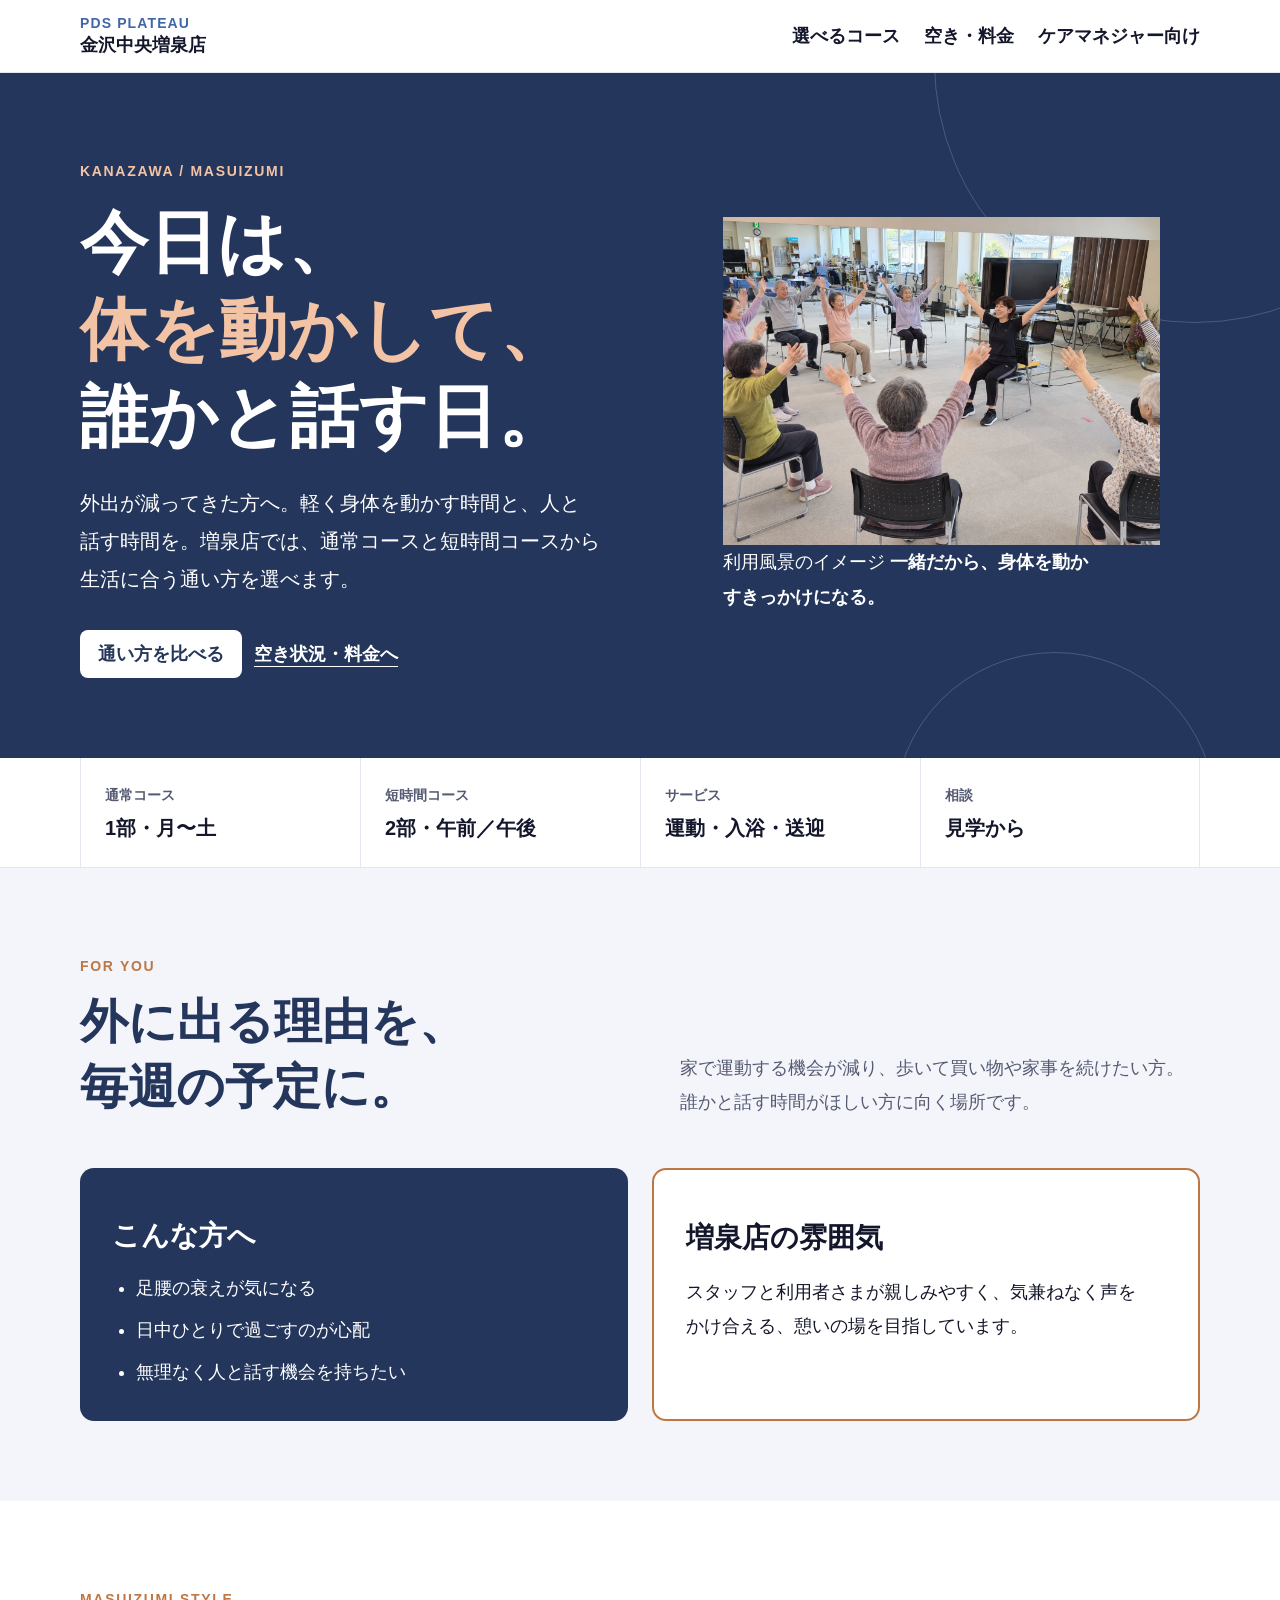
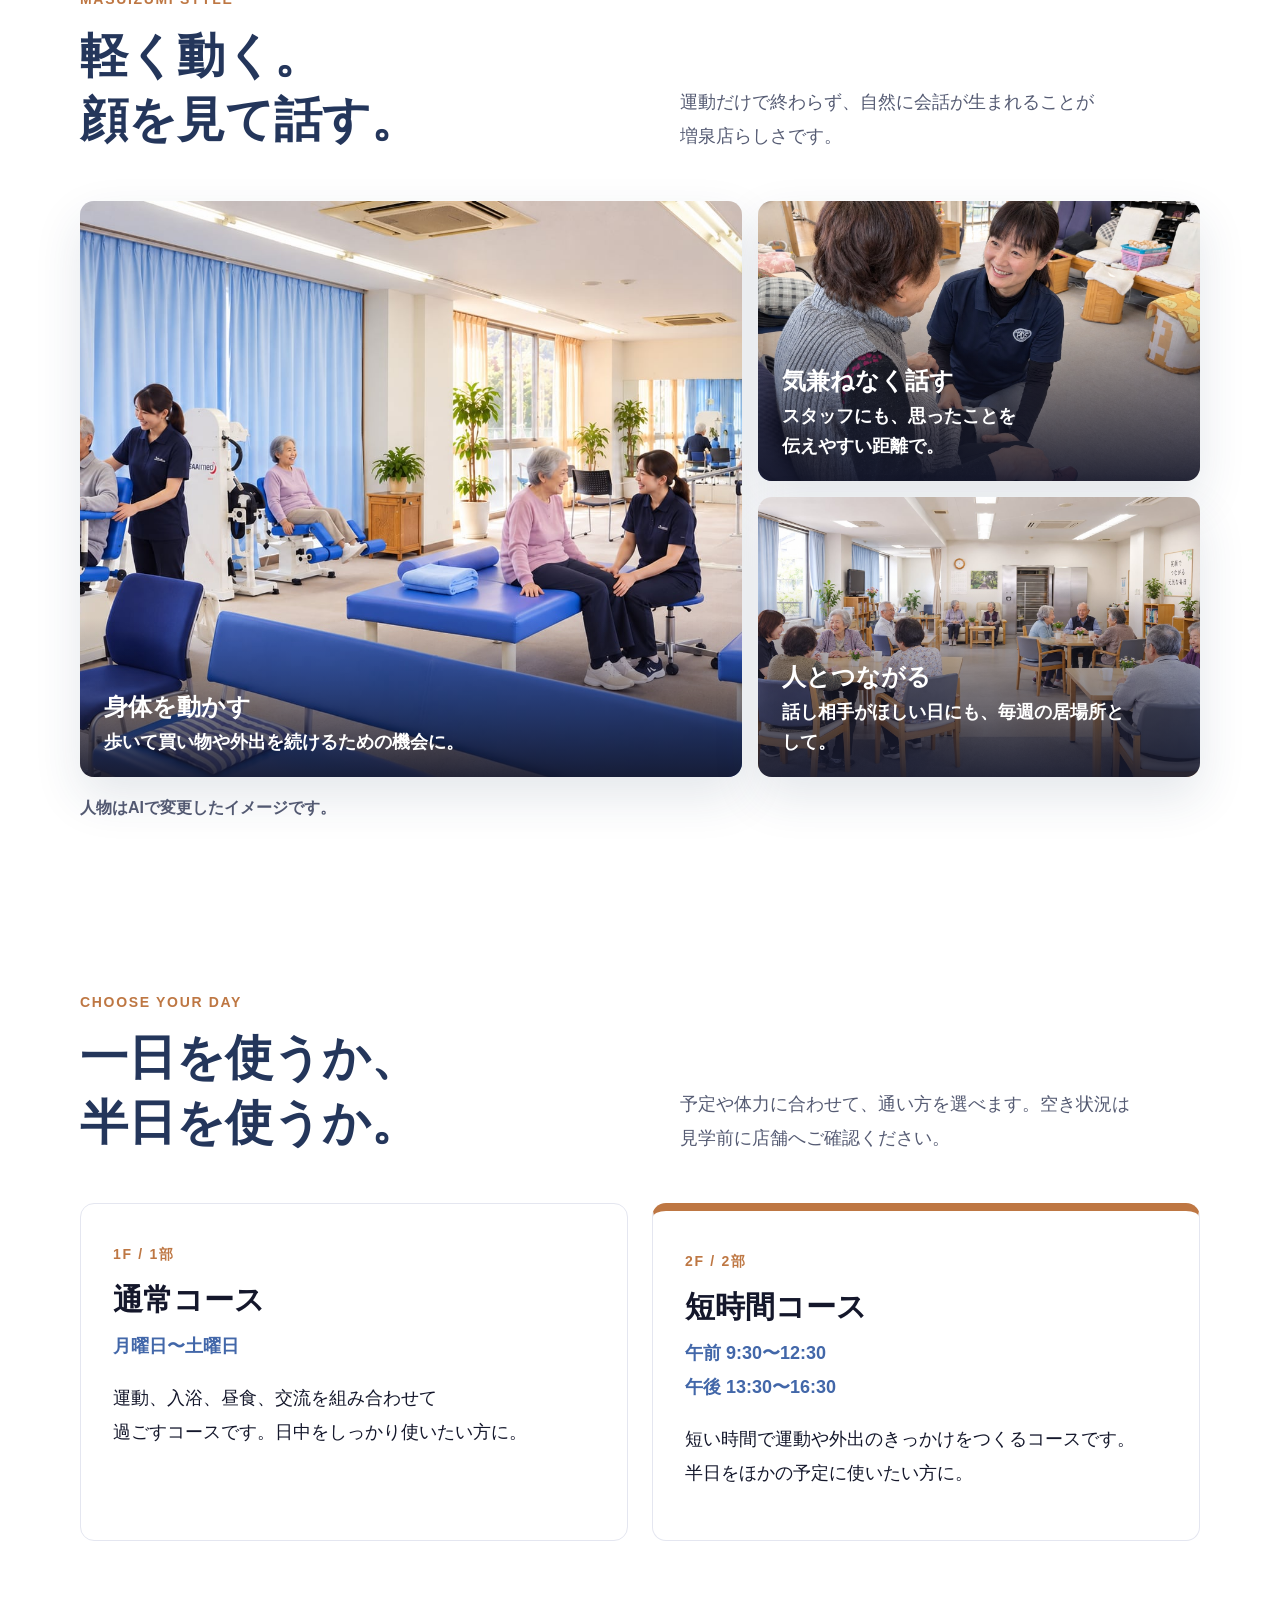
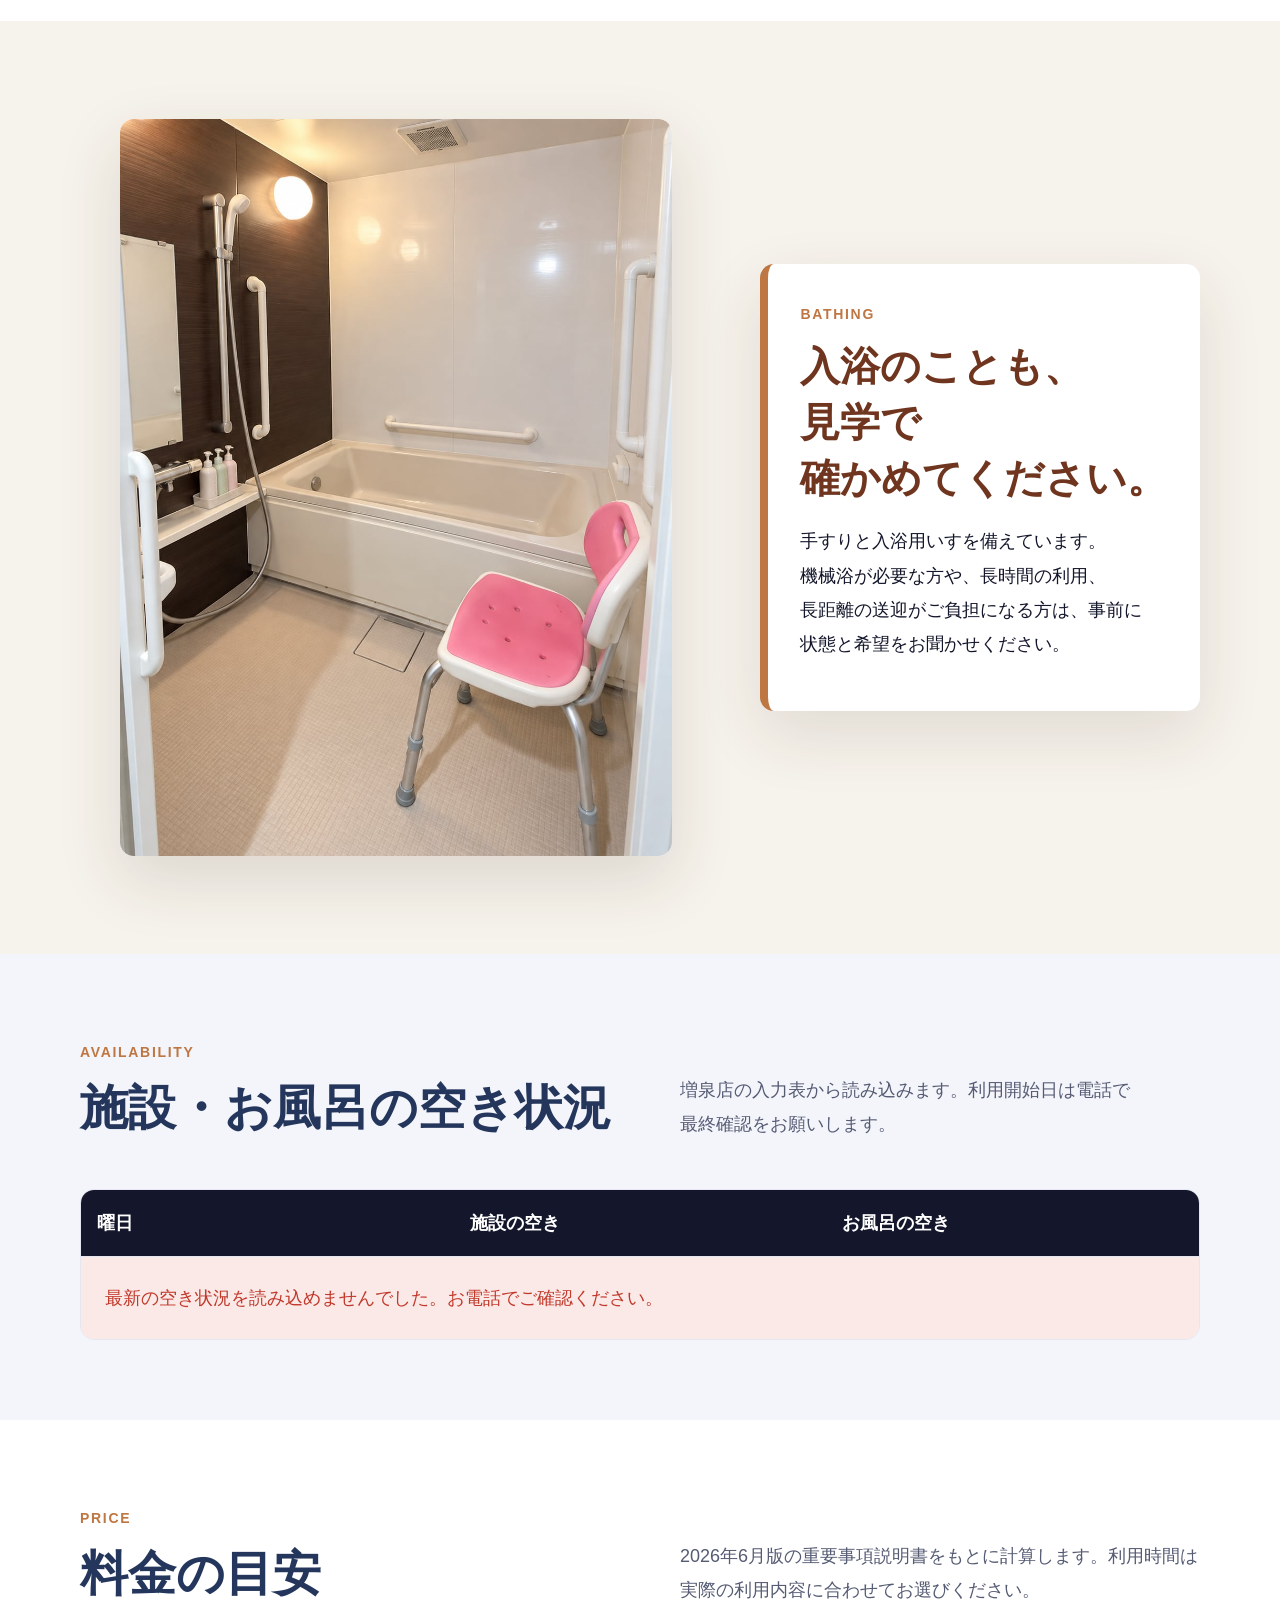
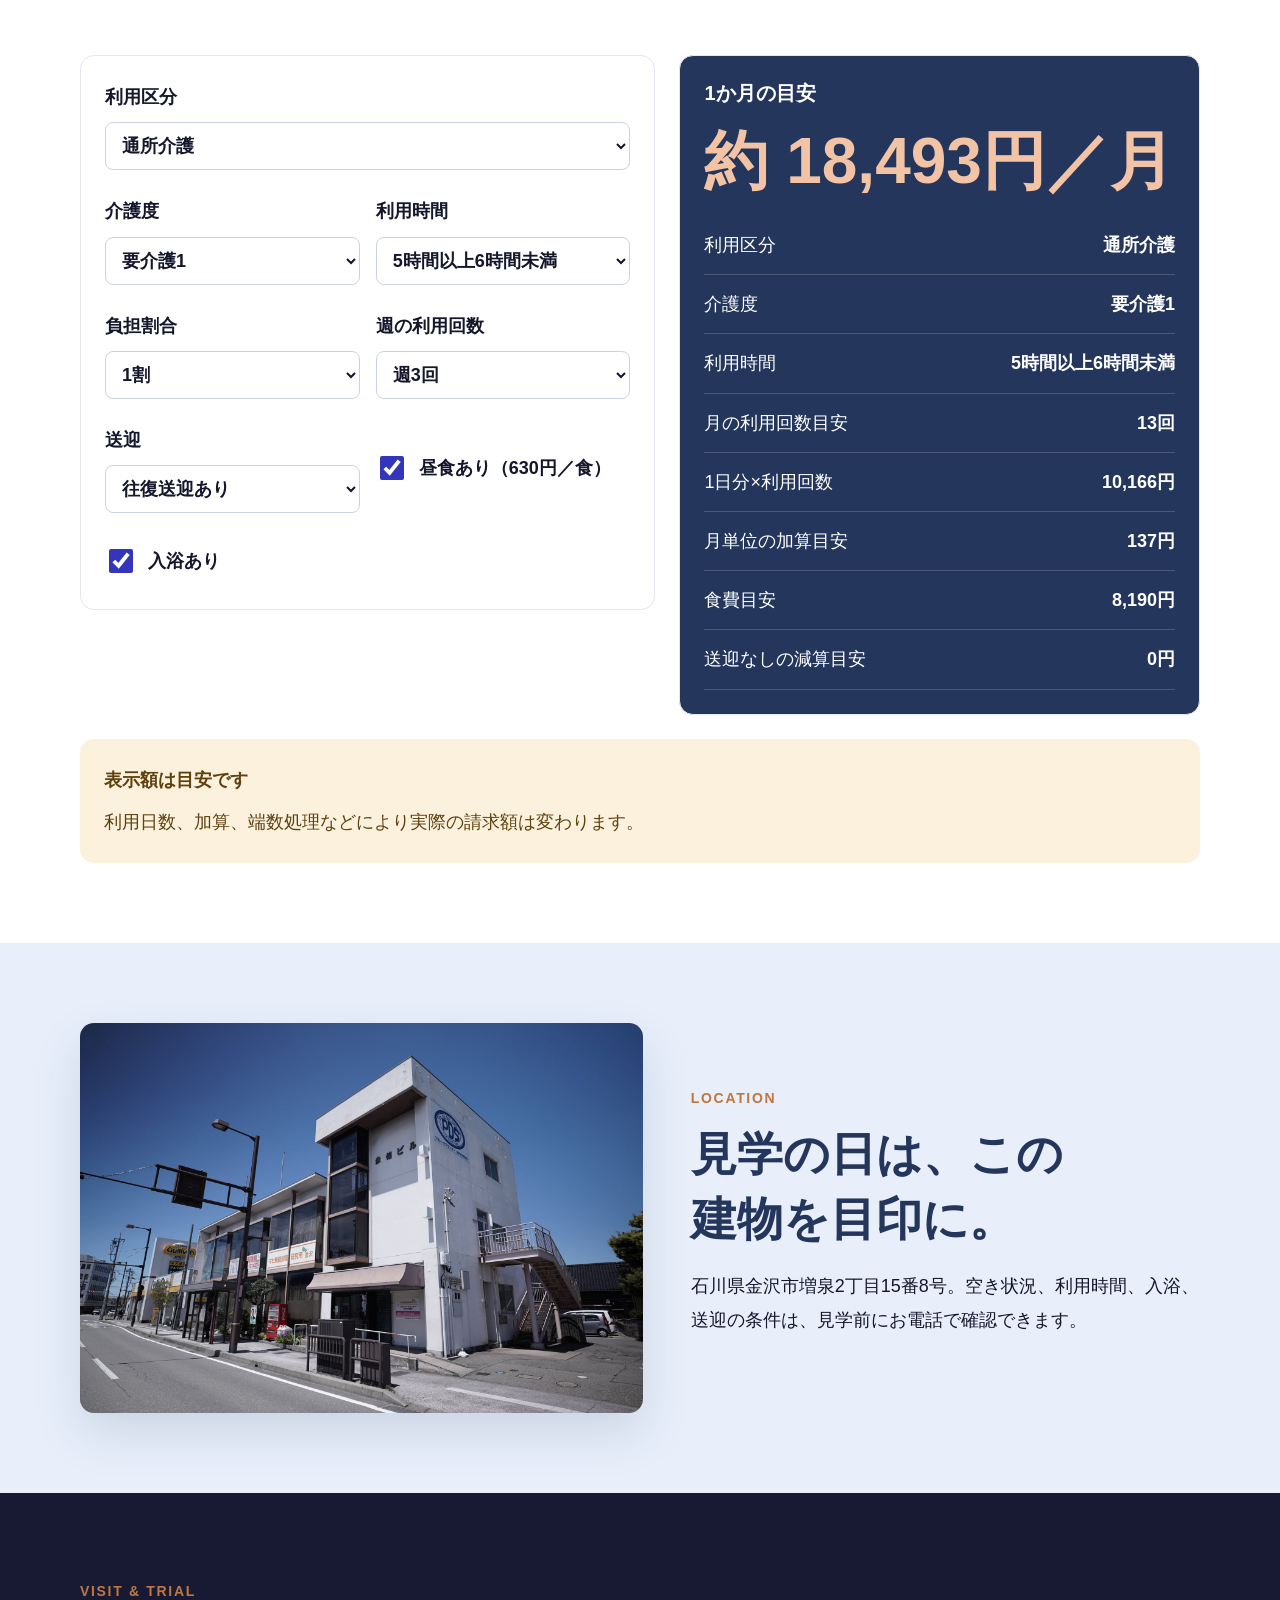
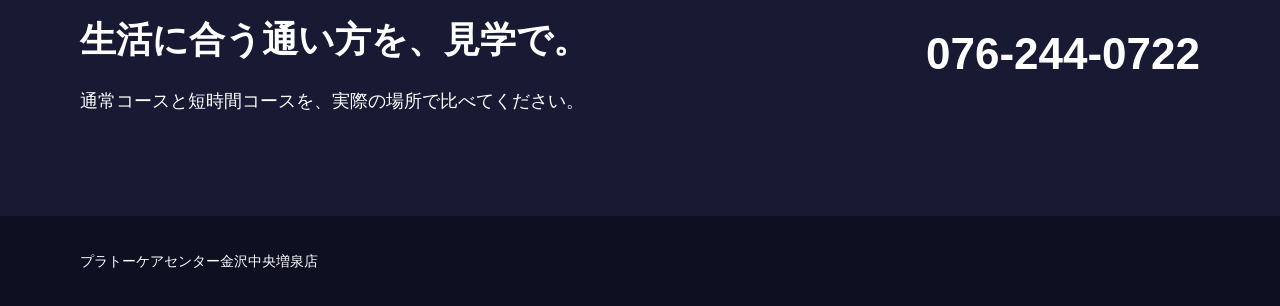
==== commit 63c575c7: "増泉店LPを正式公開版へ切り替え" ====
--- a/index.html
+++ b/index.html
@@ -3,13 +3,12 @@
 <head>
 <meta charset="utf-8">
 <meta name="viewport" content="width=device-width,initial-scale=1">
-<meta name="robots" content="noindex,nofollow">
+<meta name="robots" content="index,follow">
 <title>プラトーケアセンター金沢中央増泉店｜デイサービス</title>
 <link rel="stylesheet" href="assets/masuizumi.css">
 </head>
 <body>
 <a class="skip" href="#main">本文へ移動</a>
-<div class="draft-banner">公開前サンプル｜人物はAIで変更したイメージです</div>
 <nav class="site-nav">
 <div class="inner nav-row">
 <a class="brand" href="#top">
@@ -284,9 +283,9 @@
 </section>
 </main>
 <footer>
-<div class="inner">プラトーケアセンター金沢中央増泉店｜公開前サンプル</div>
+<div class="inner">プラトーケアセンター金沢中央増泉店</div>
 </footer>
-<script src="assets/masuizumi-tools.js">
+<script src="assets/masuizumi-tools.js?v=20260914-1">
 </script>
 <script src="assets/masuizumi-config.js">
 </script>
--- a/assets/masuizumi.css
+++ b/assets/masuizumi.css
@@ -34,6 +34,17 @@
 .facility-photo-grid--masuizumi .facility-photo:nth-child(3) img{object-position:center 56%}
 
 .pamphlet-note{max-width:620px;color:#fff;font-weight:700}
+.pamphlet-final-section{background:#fff;padding-block:72px}
+.pamphlet-sheet-grid{display:grid;grid-template-columns:1fr 1fr;gap:24px}
+.pamphlet-sheet{margin:0;border:1px solid var(--pds-border);border-radius:14px;overflow:hidden;background:#fff;box-shadow:0 18px 44px rgba(36,54,91,.12)}
+.pamphlet-sheet a{display:block;background:#eef1f8}
+.pamphlet-sheet img{display:block;width:100%;height:auto}
+.pamphlet-sheet figcaption{display:flex;align-items:baseline;gap:12px;padding:18px 20px;color:var(--futakuchi-ink)}
+.pamphlet-sheet figcaption strong{font:900 24px/1.4 var(--pds-font-ui)}
+.pamphlet-sheet figcaption span{font-weight:700;color:var(--pds-text-sub)}
+.pamphlet-download-wrap{margin-top:32px;padding:24px;border-radius:14px;background:var(--futakuchi-mint);text-align:center}
+.pamphlet-download{display:inline-flex;align-items:center;justify-content:center;min-height:56px;padding:12px 28px;border-radius:999px;background:#3335bb;color:#fff;font:900 20px/1.4 var(--pds-font-ui);text-decoration:none}
+.pamphlet-download-wrap p{margin:14px 0 0;font-weight:700;color:var(--pds-text-sub)}
 .pamphlet-price-section{background:#fff}
 .pamphlet-price-grid{display:grid;grid-template-columns:1fr 1fr;gap:24px}
 .price-card{padding:32px;border:2px solid var(--futakuchi-teal);border-radius:14px;background:#fff}
@@ -64,6 +75,9 @@
   .visit-photo,.practical-hero-photo{height:280px}
   .visit-layout{gap:28px}
   .facility-photo-grid--masuizumi .facility-photo{height:300px}
+  .pamphlet-final-section{padding-block:48px}
+  .pamphlet-sheet-grid{grid-template-columns:1fr}
+  .pamphlet-sheet figcaption{align-items:flex-start;flex-direction:column;gap:2px}
   .pamphlet-price-grid{grid-template-columns:1fr}
   .price-card{padding:24px}
 }
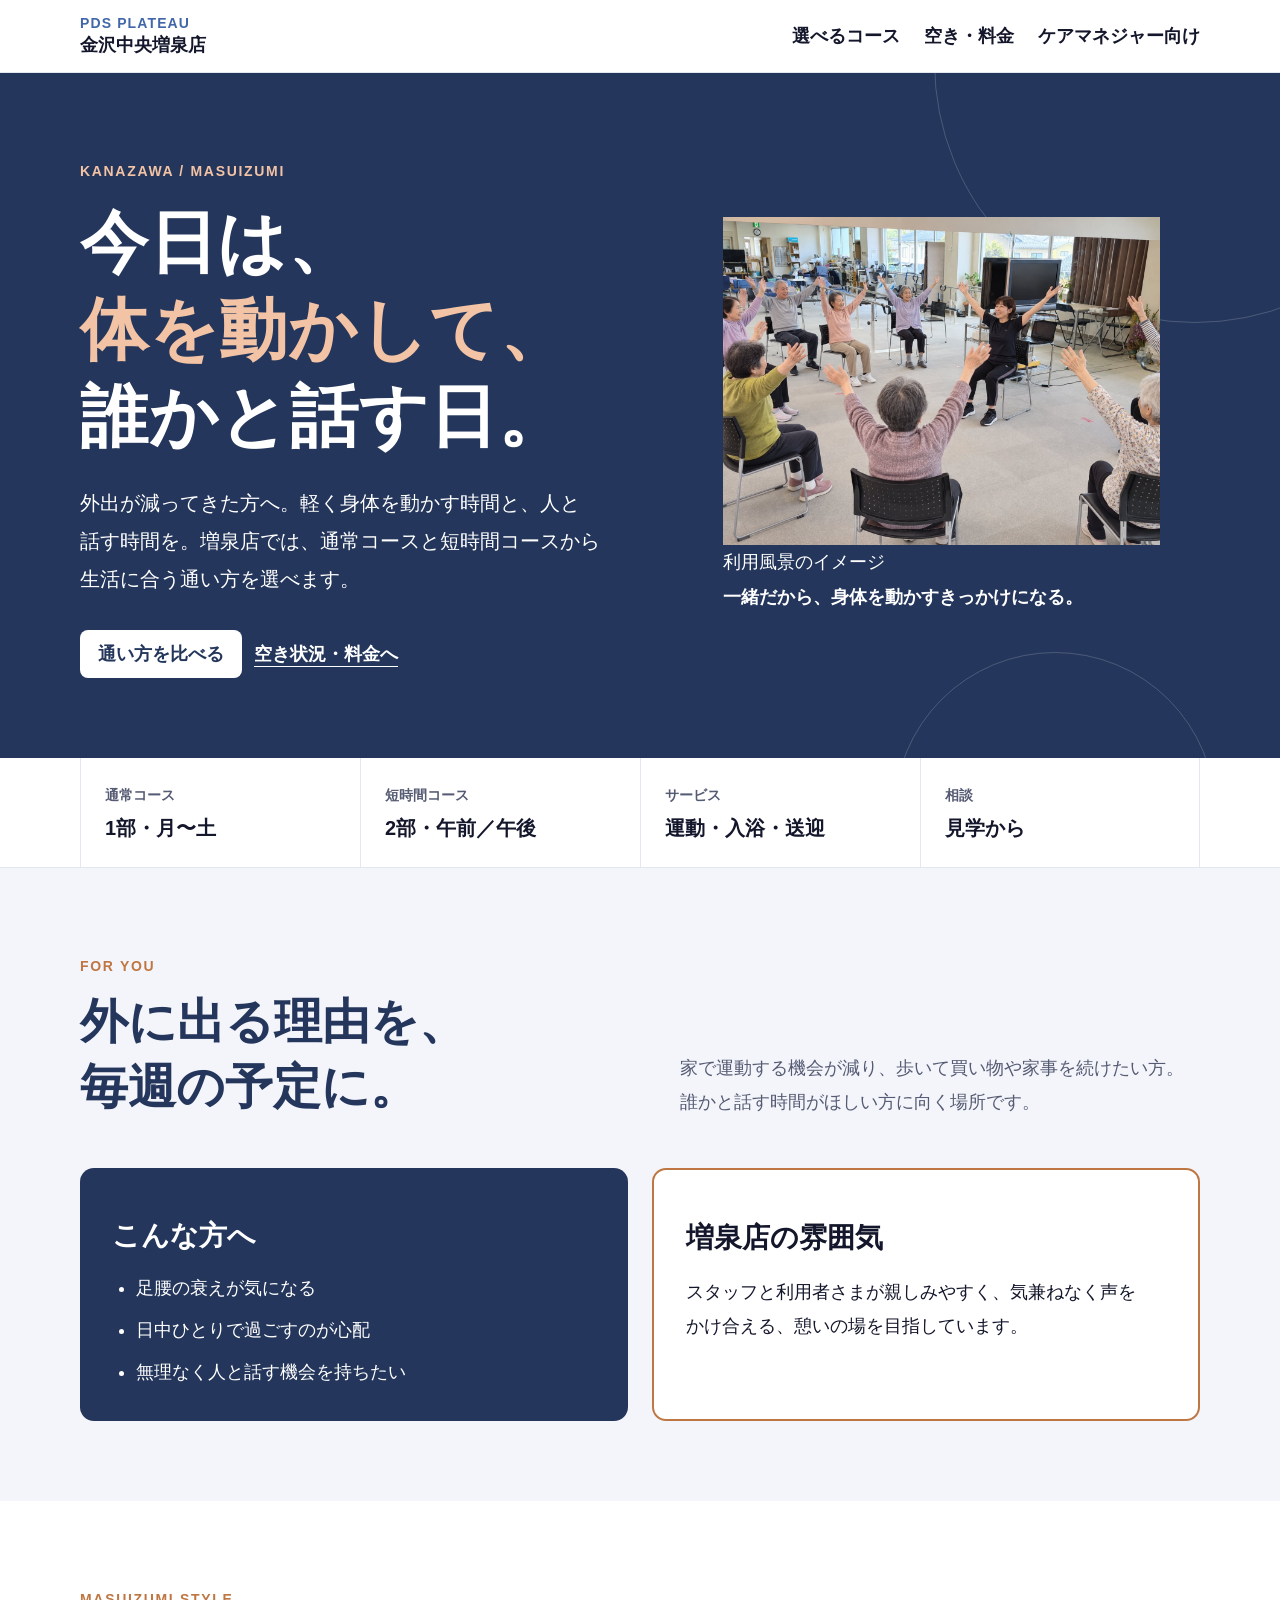
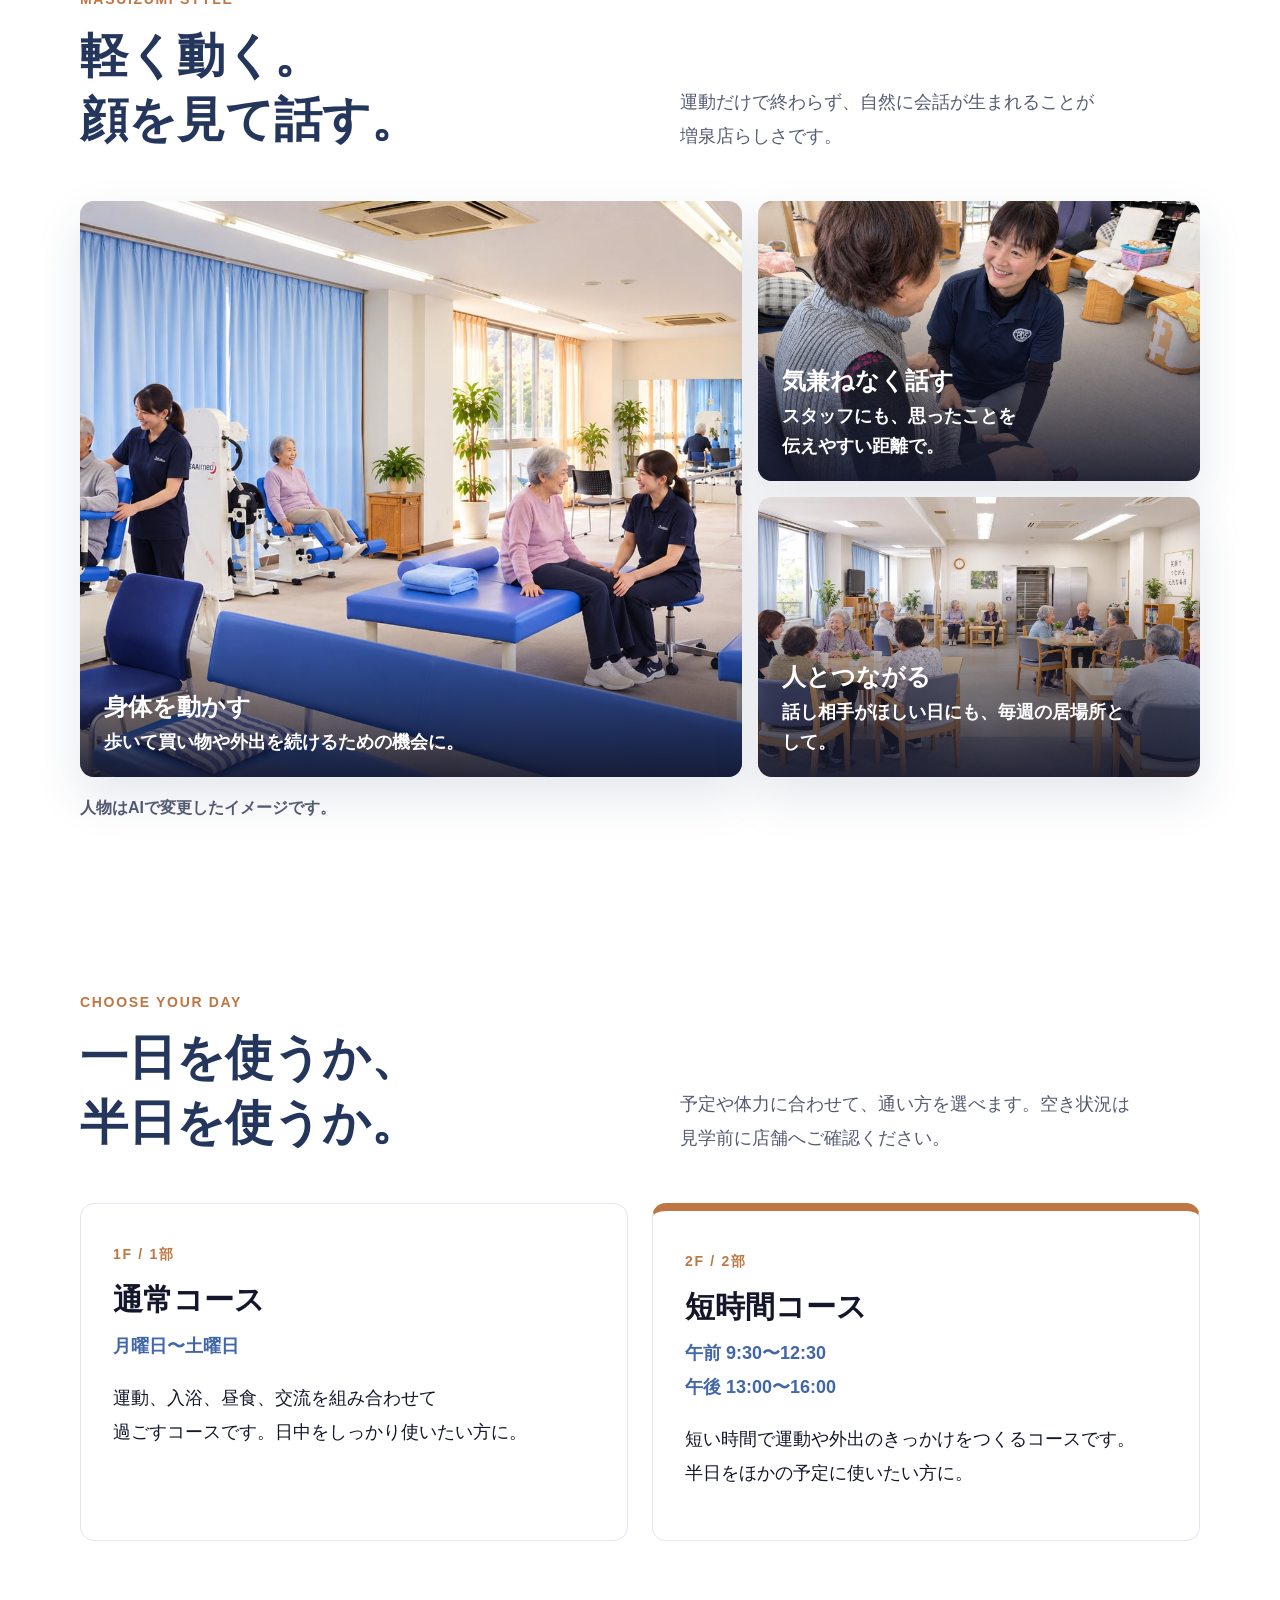
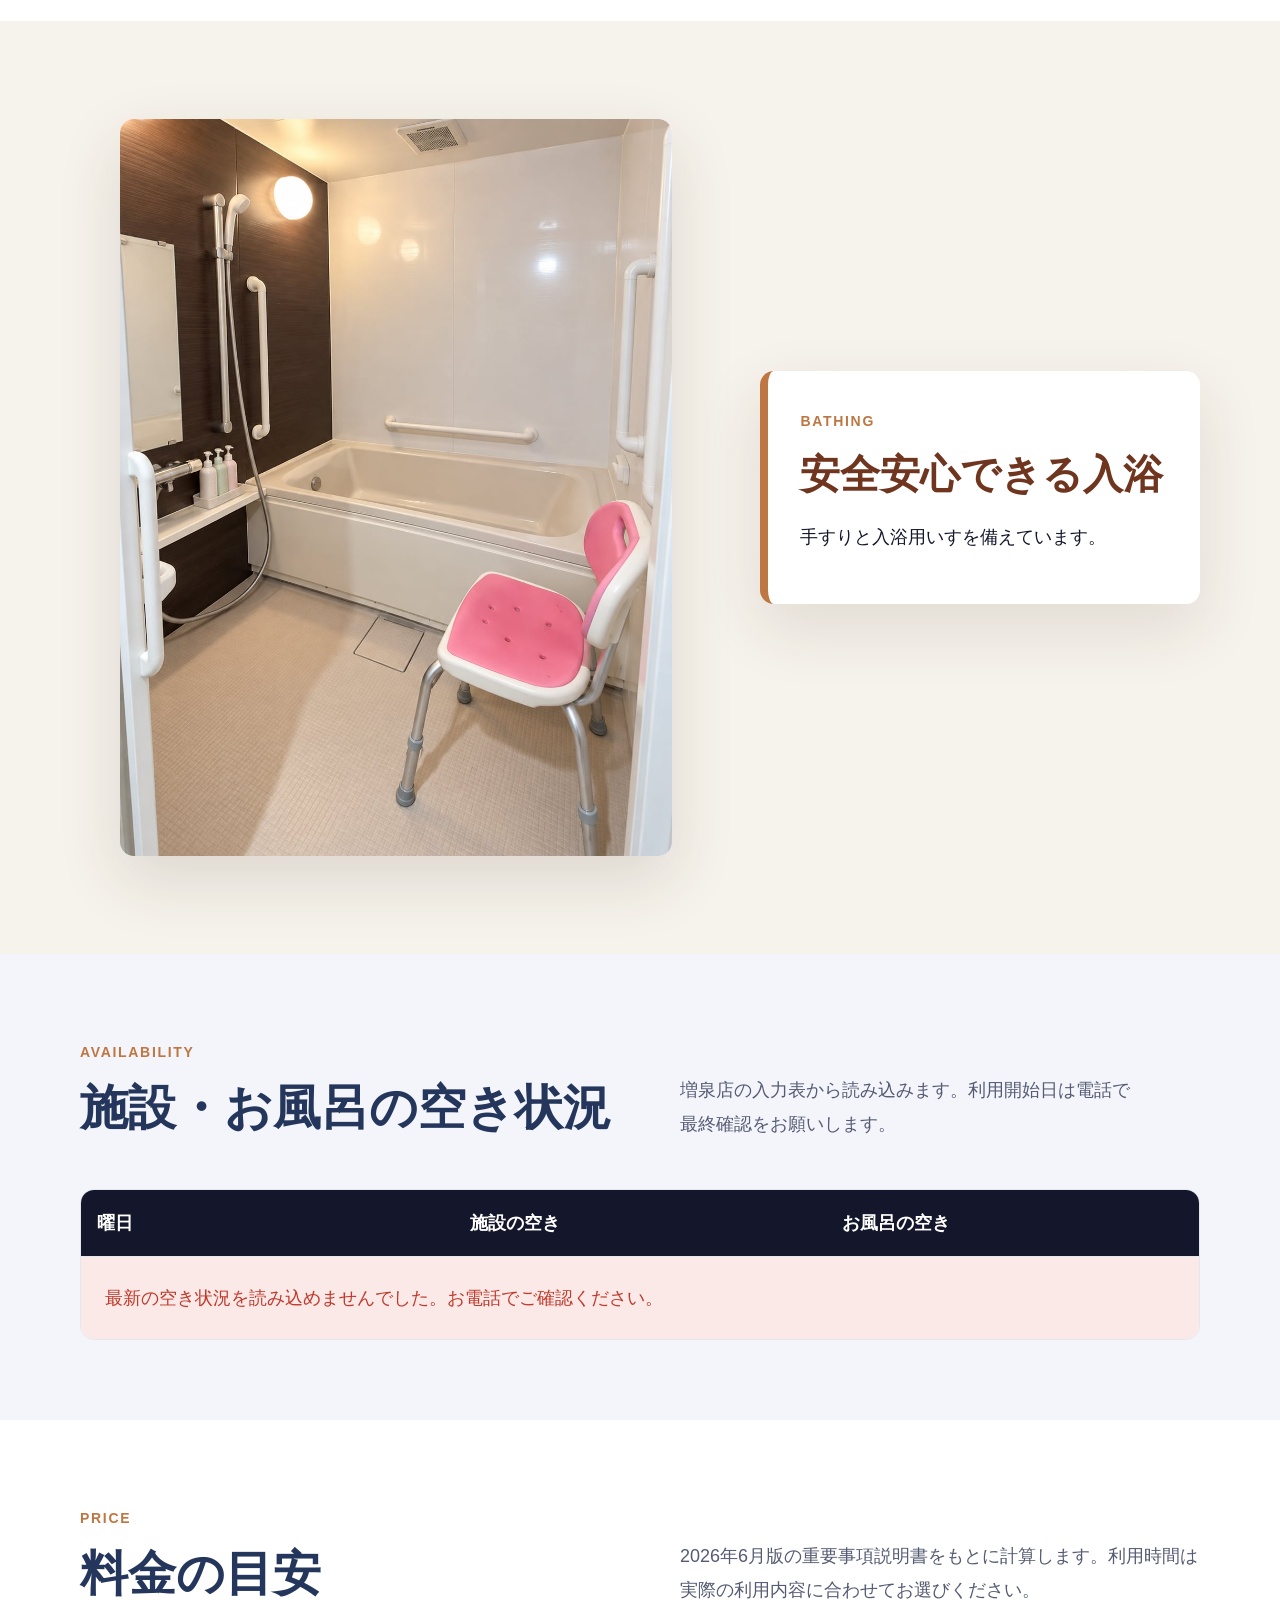
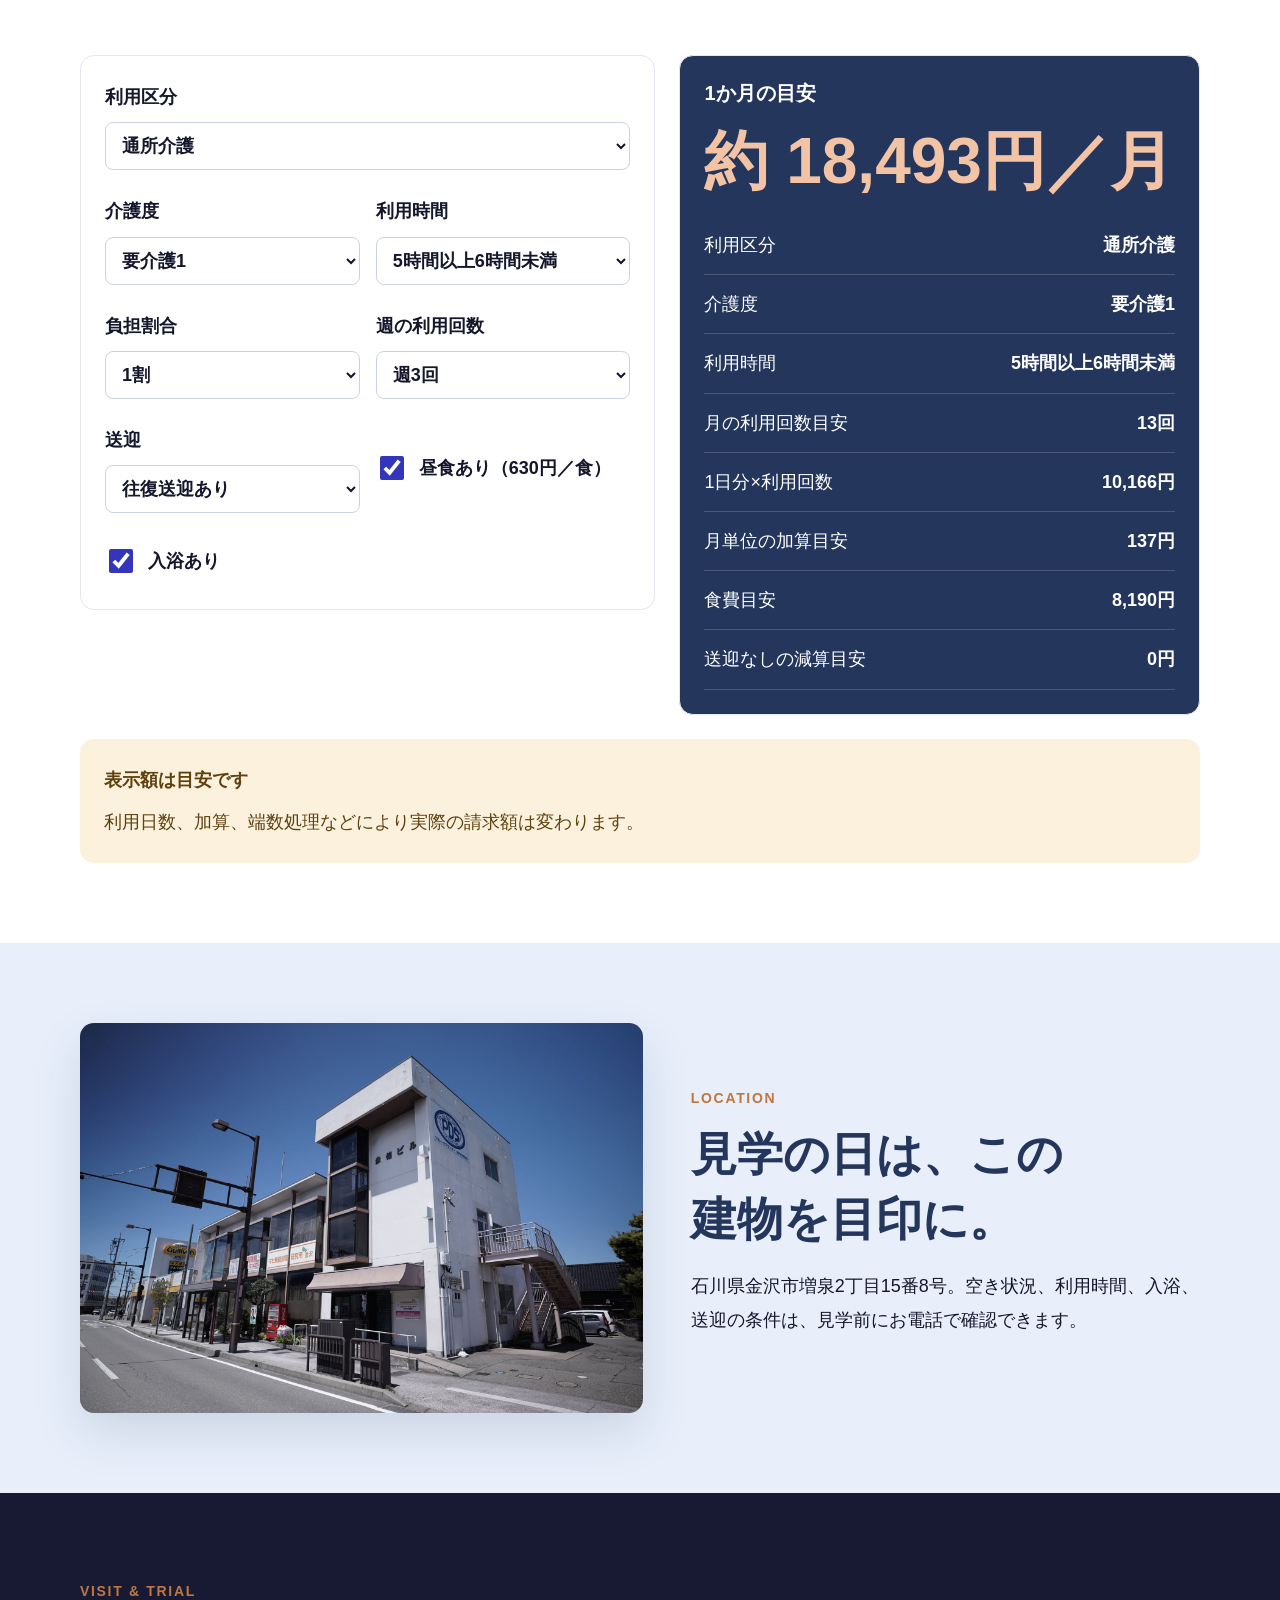
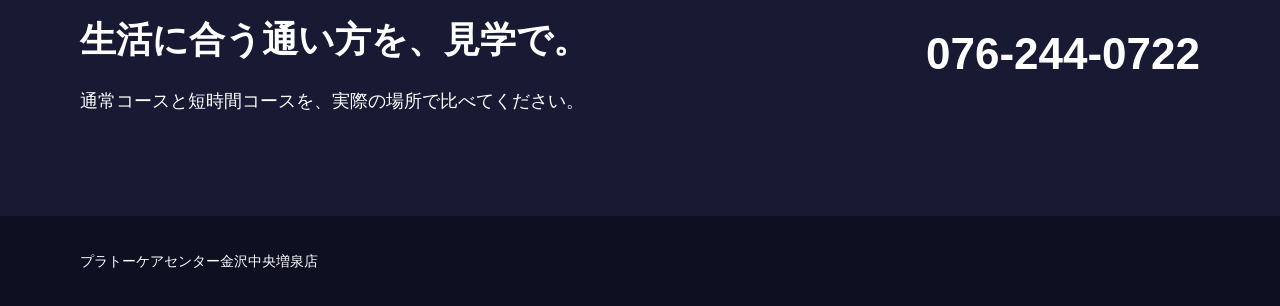
==== commit ebde40e4: "自動保存 2026-09-14 20:20:57 | plateau-masuizumi-review: index.html masuizumi-caremanager.html pamphlet." ====
--- a/index.html
+++ b/index.html
@@ -36,7 +36,7 @@
 <figure class="hero-photo hero-photo--landscape">
 <img src="assets/masuizumi/group-exercise.jpg" alt="椅子に座って一緒に体操する利用風景のイメージ">
 <figcaption class="hero-photo-caption">
-<span class="hero-photo-label">利用風景のイメージ</span>
+<span class="hero-photo-label">利用風景のイメージ</span><br>
 <strong>一緒だから、身体を動かすきっかけになる。</strong>
 </figcaption>
 </figure>
@@ -141,7 +141,7 @@
 <article class="course course--short">
 <span class="eyebrow">2F / 2部</span>
 <h3>短時間コース</h3>
-<strong>午前 9:30〜12:30<br>午後 13:30〜16:30</strong>
+<strong>午前 9:30〜12:30<br>午後 13:00〜16:00</strong>
 <p>短い時間で運動や外出のきっかけをつくるコースです。半日をほかの予定に使いたい方に。</p>
 </article>
 </div>
@@ -156,8 +156,8 @@
 </figure>
 <div class="bath-copy">
 <span class="eyebrow">BATHING</span>
-<h2>入浴のことも、見学で確かめてください。</h2>
-<p>手すりと入浴用いすを備えています。機械浴が必要な方や、長時間の利用、長距離の送迎がご負担になる方は、事前に状態と希望をお聞かせください。</p>
+<h2>安全安心できる入浴</h2>
+<p>手すりと入浴用いすを備えています。</p>
 </div>
 </div>
 </section>
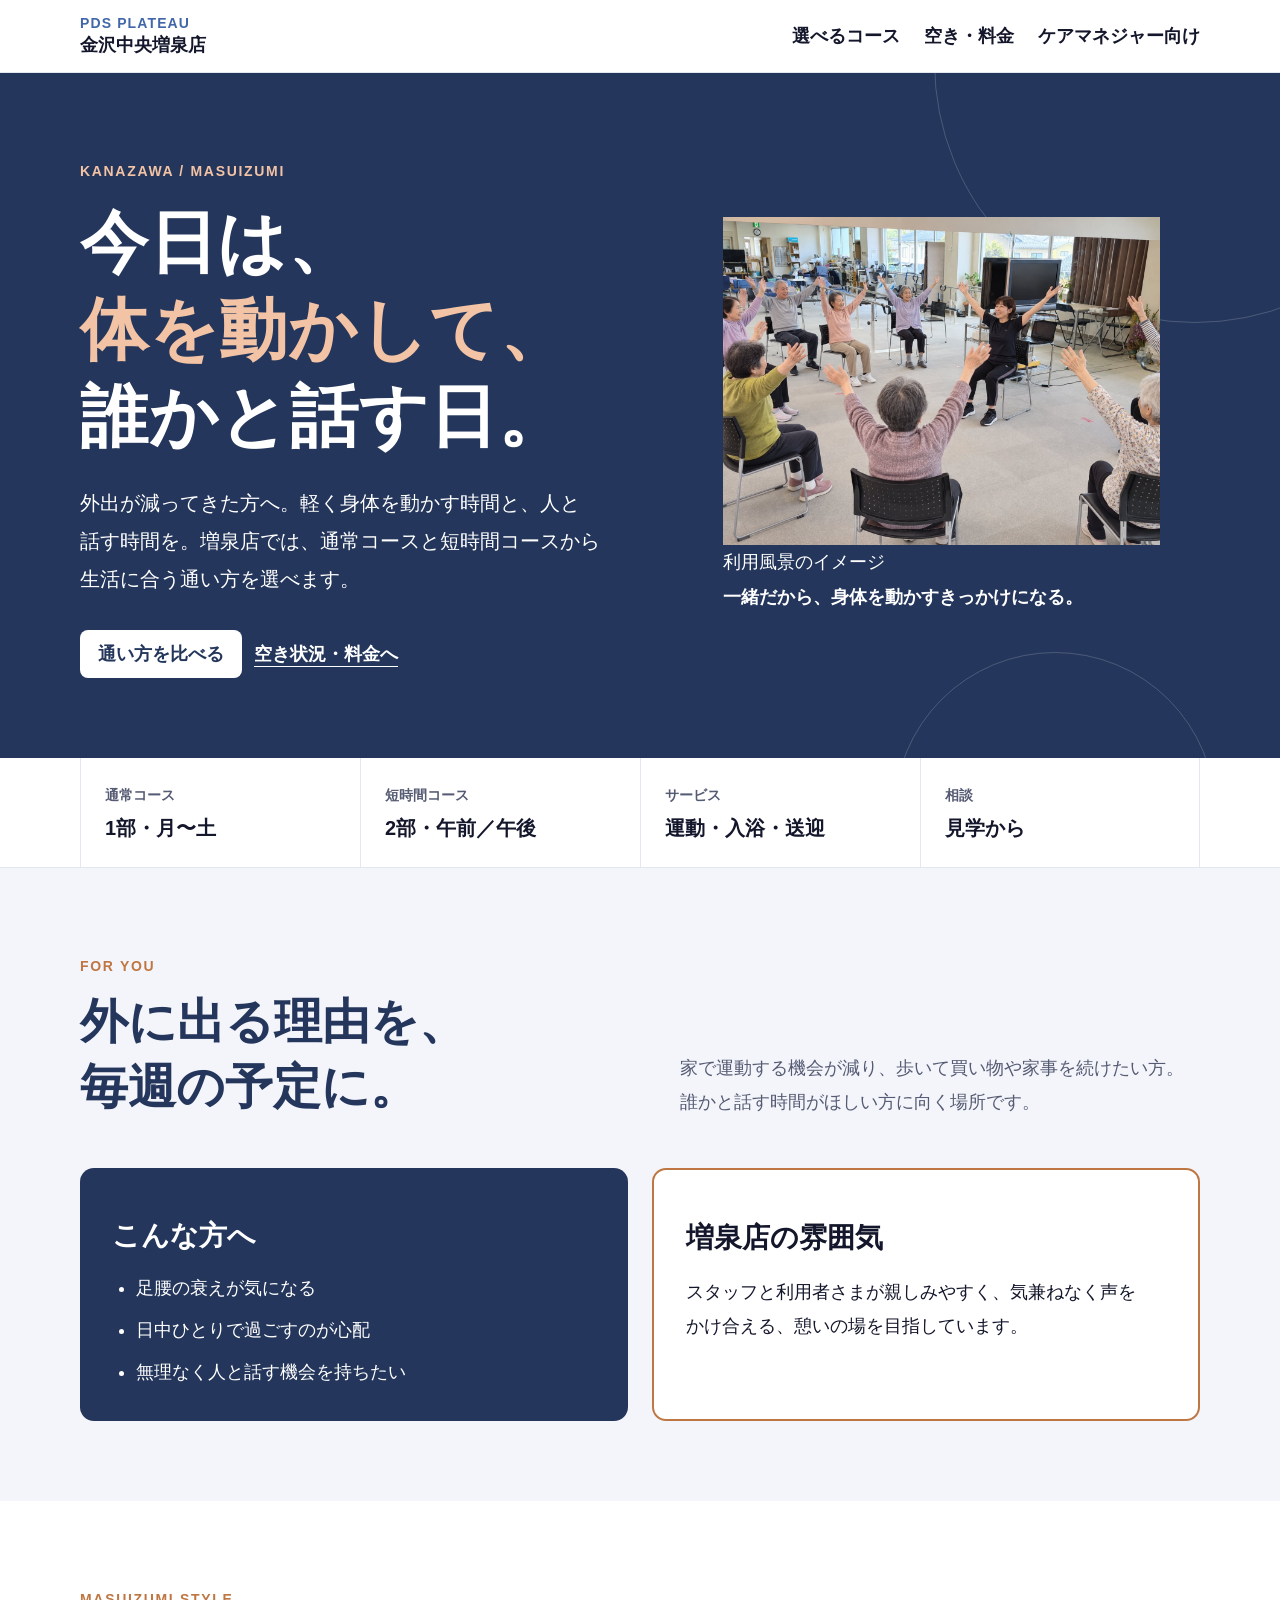
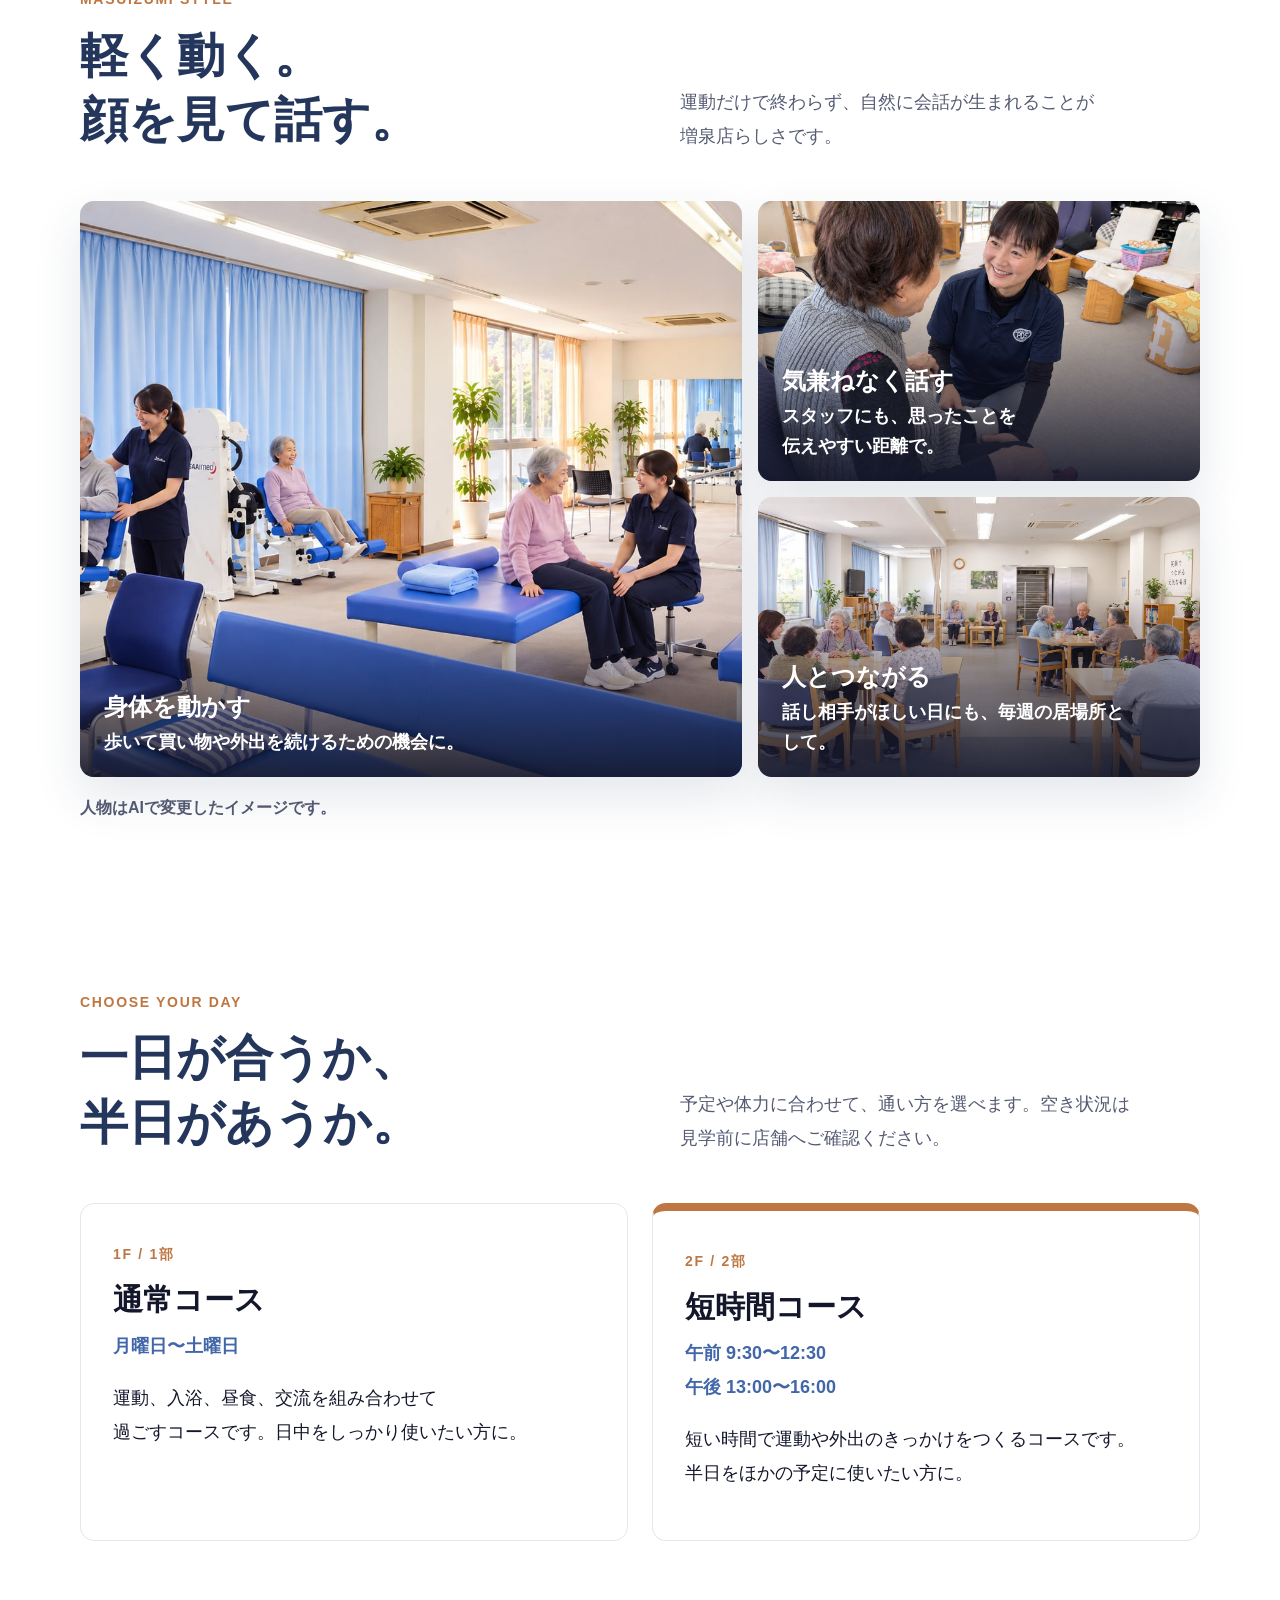
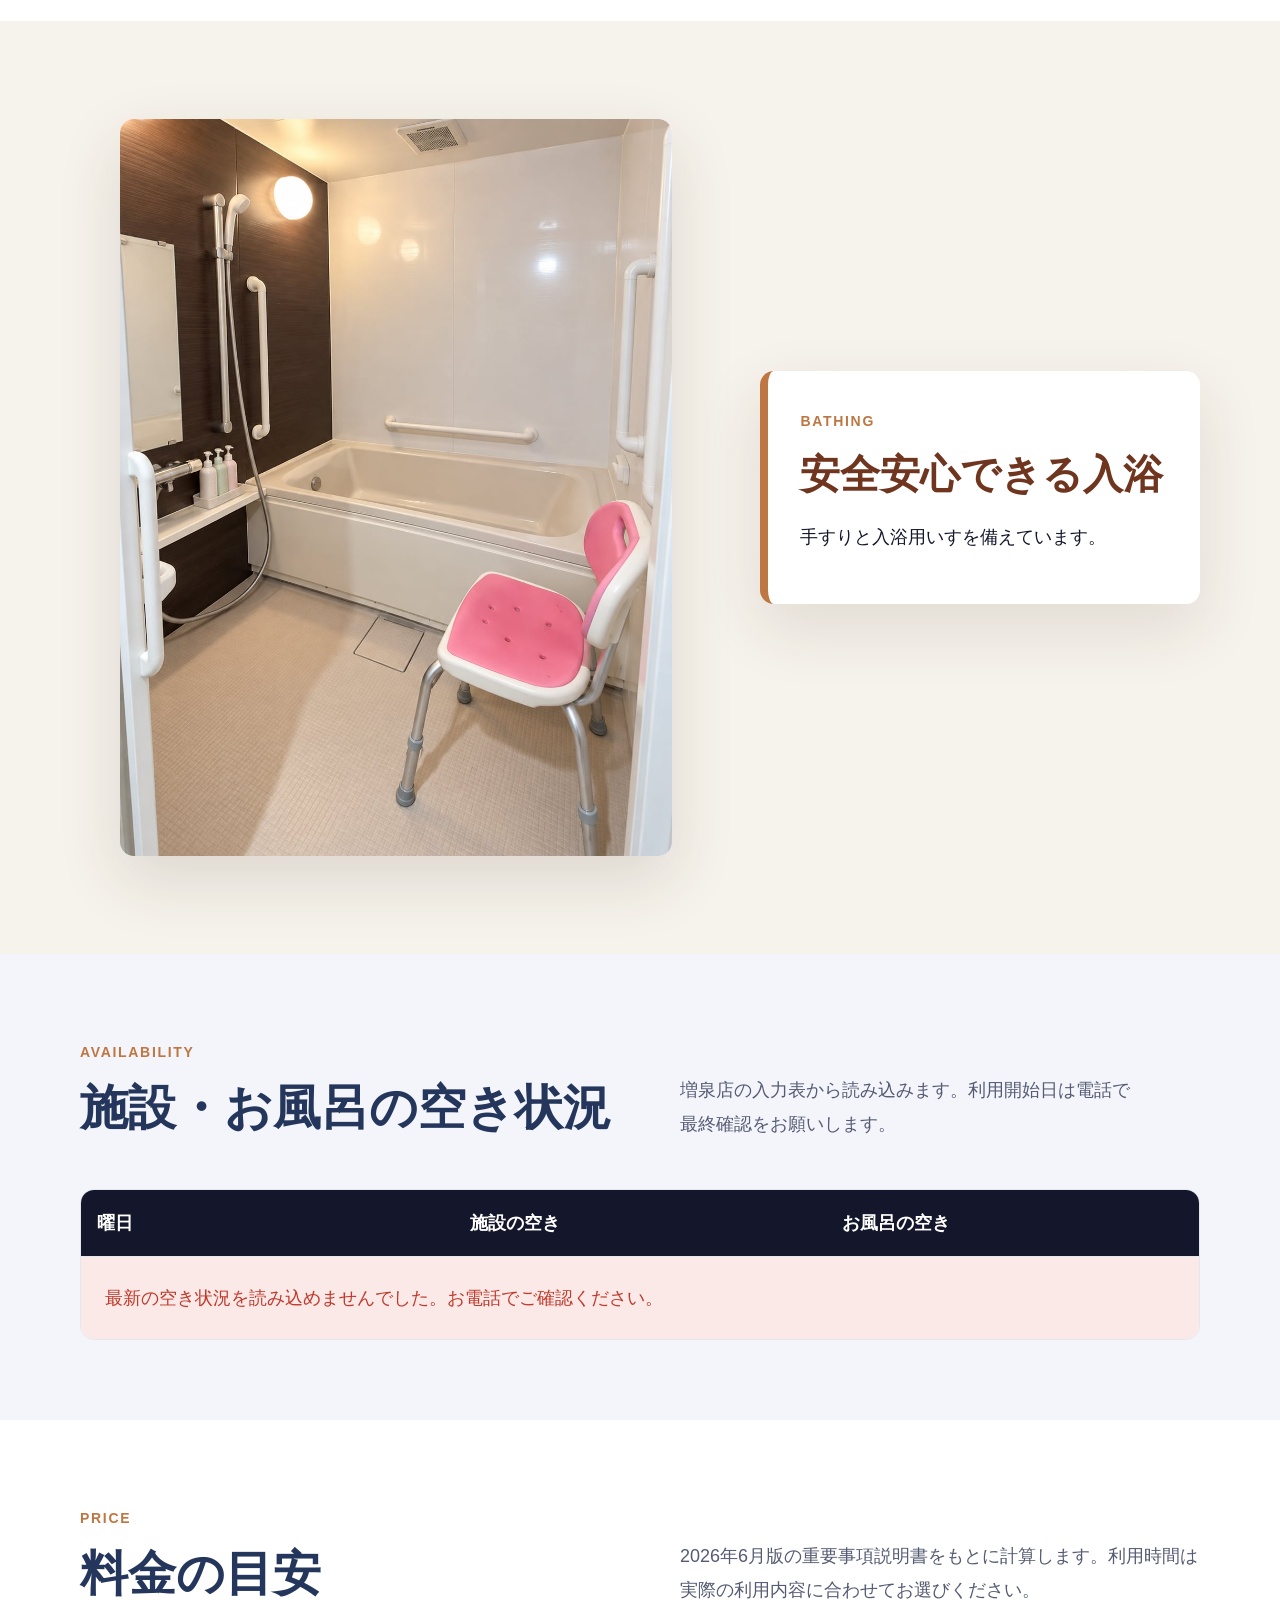
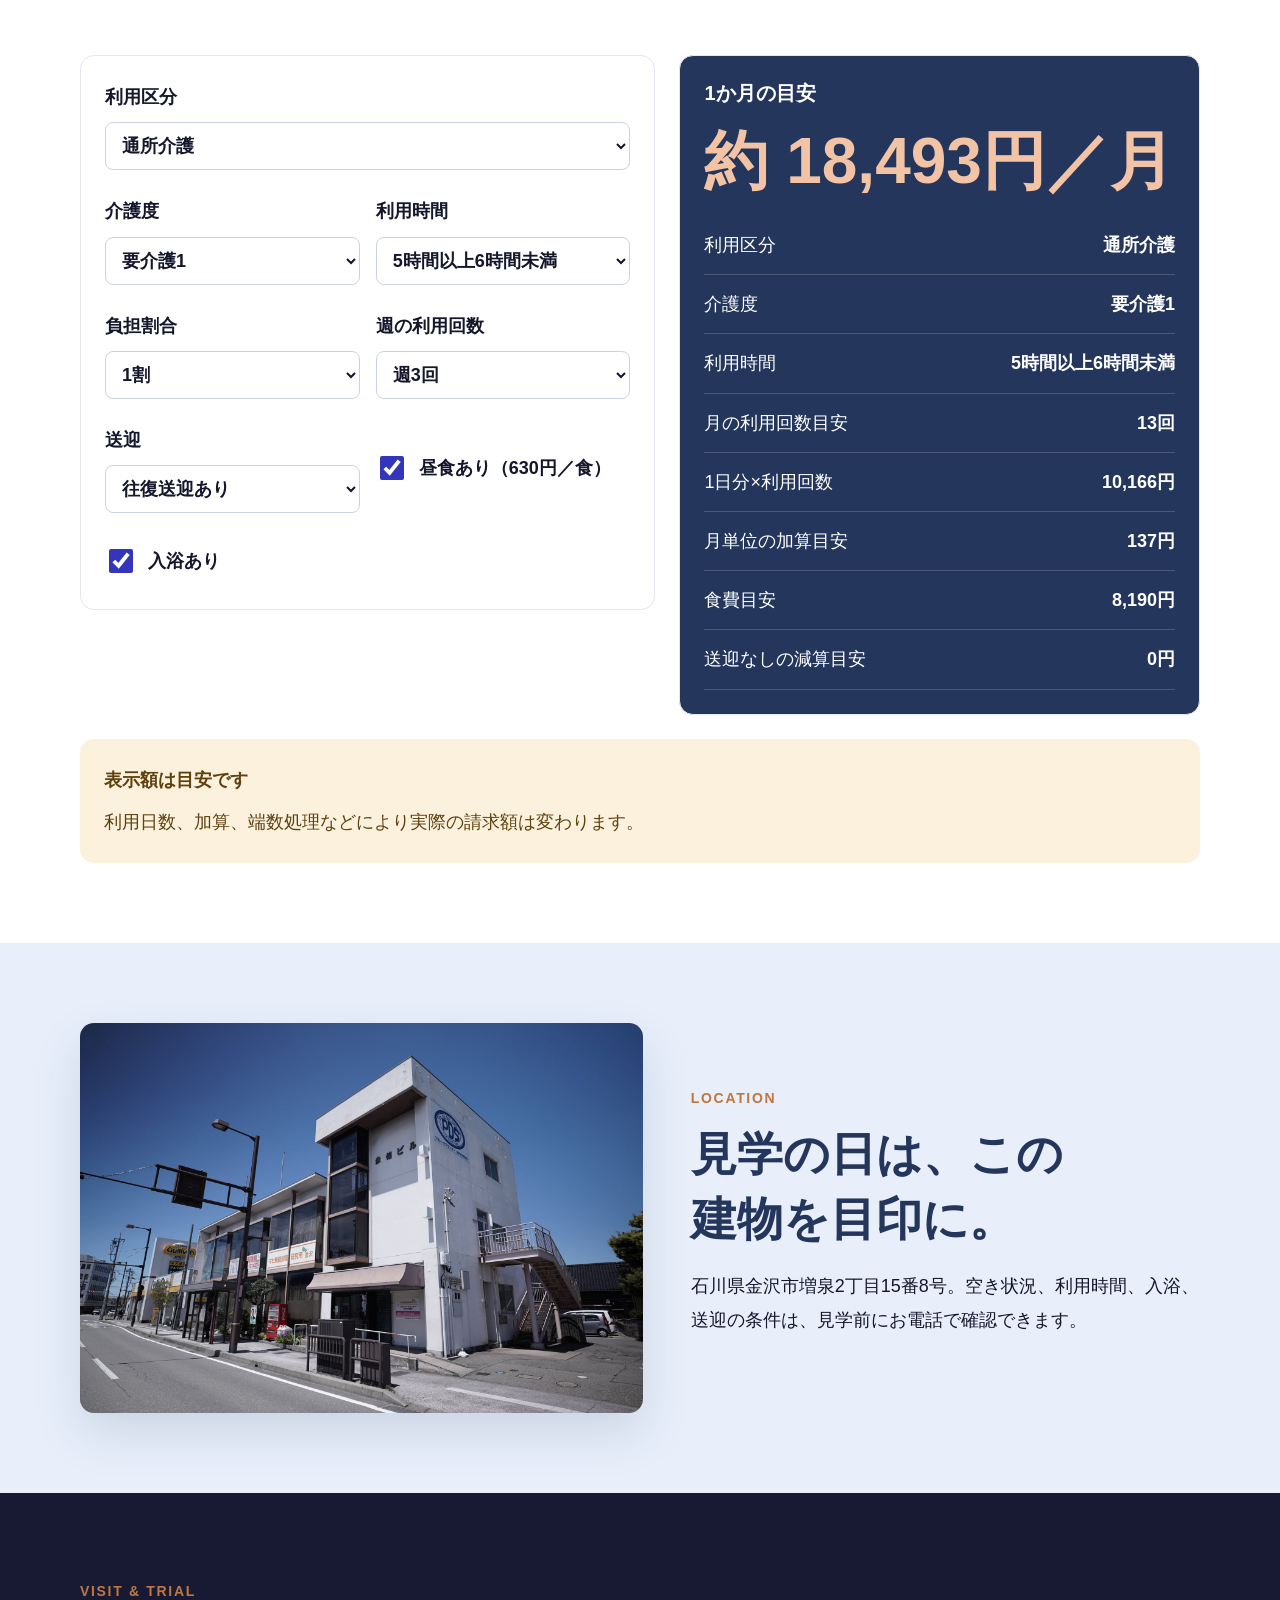
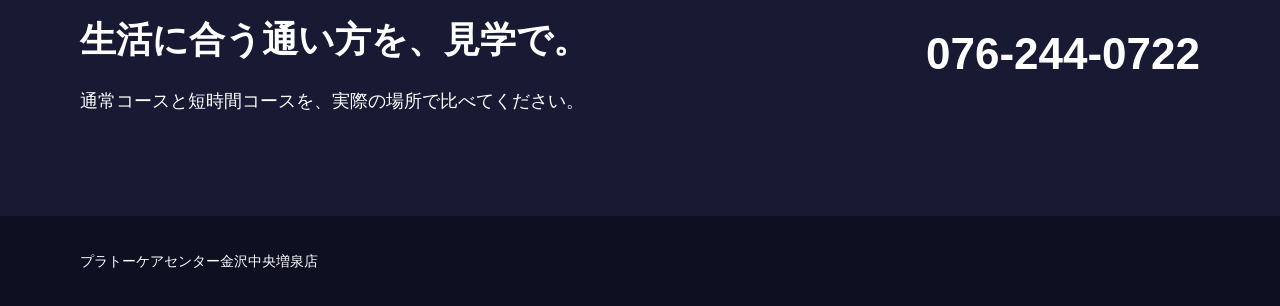
==== commit 8c0dec74: "自動保存 2026-09-15 09:36:48 | plateau-masuizumi-review: index.html (1件)" ====
--- a/index.html
+++ b/index.html
@@ -127,7 +127,7 @@
 <div class="section-head">
 <div>
 <span class="eyebrow">CHOOSE YOUR DAY</span>
-<h2>一日を使うか、<br>半日を使うか。</h2>
+<h2>一日が合うか、<br>半日があうか。</h2>
 </div>
 <p>予定や体力に合わせて、通い方を選べます。空き状況は見学前に店舗へご確認ください。</p>
 </div>
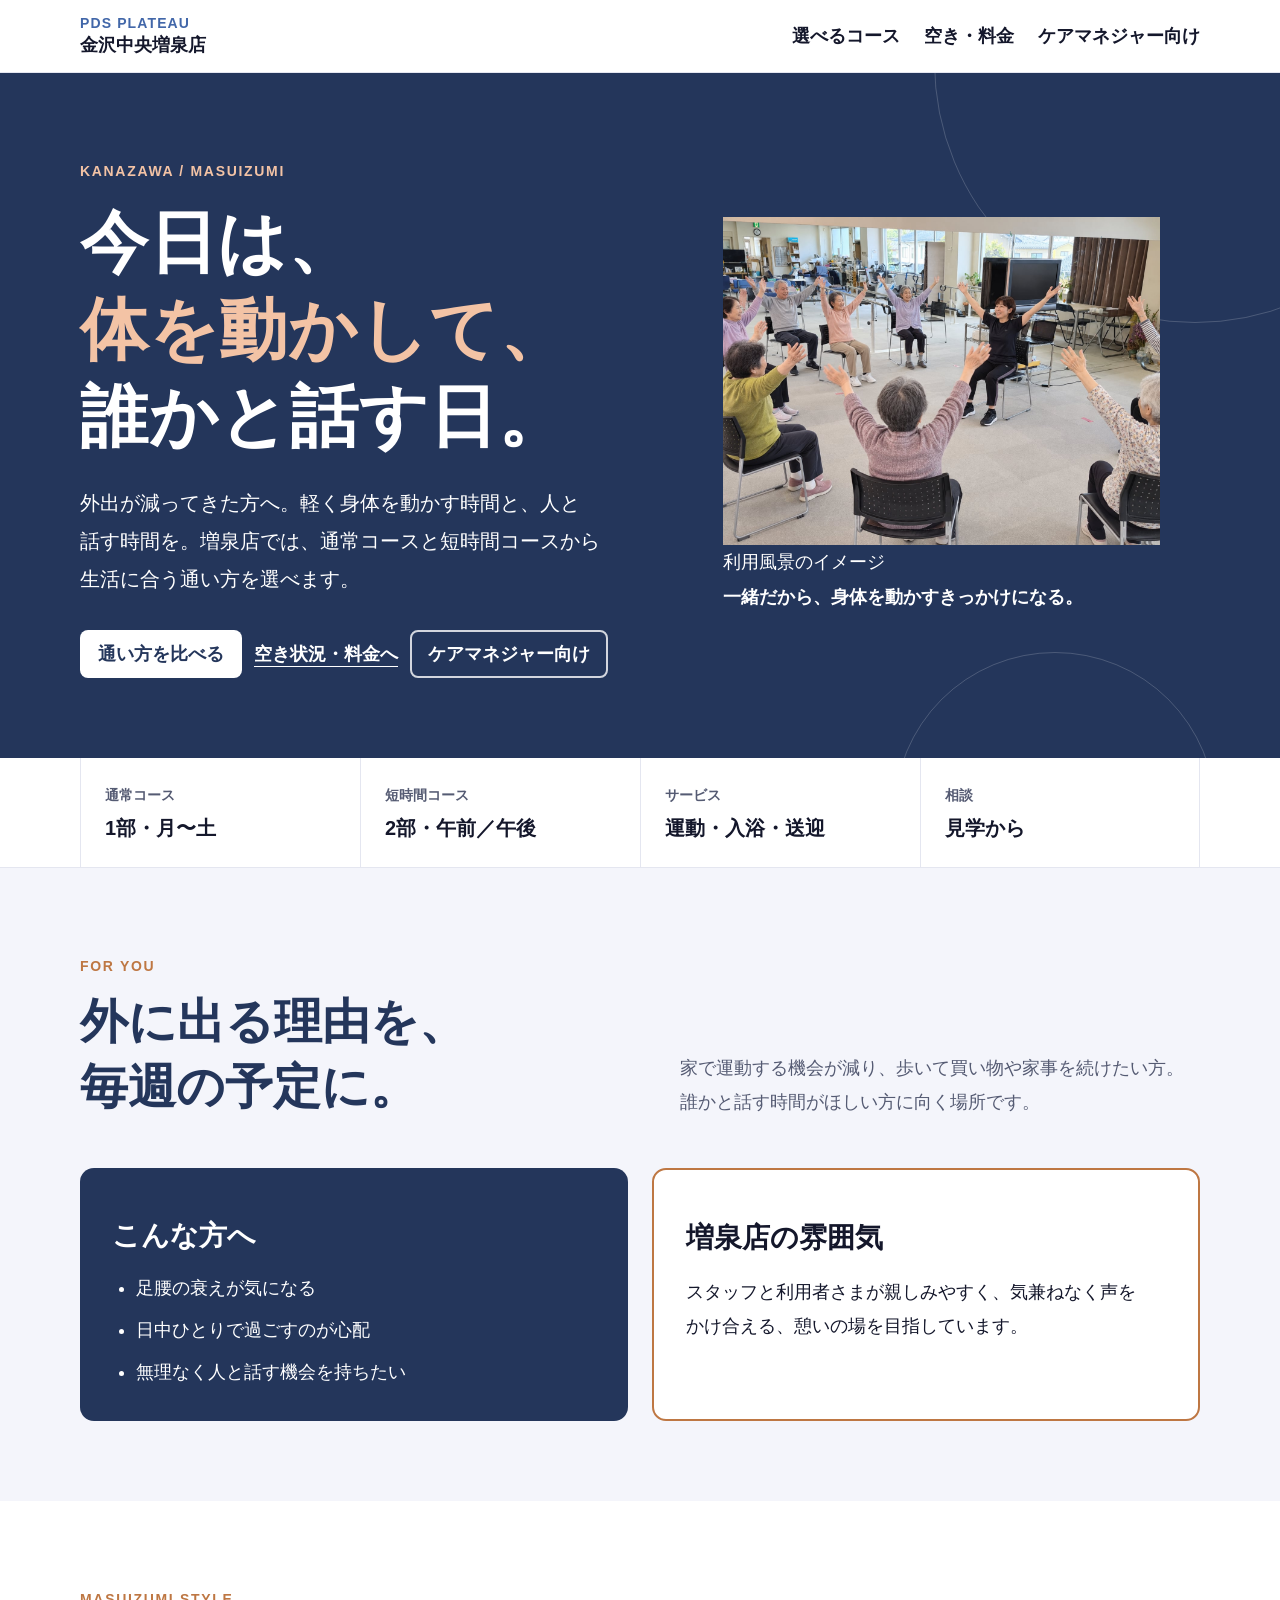
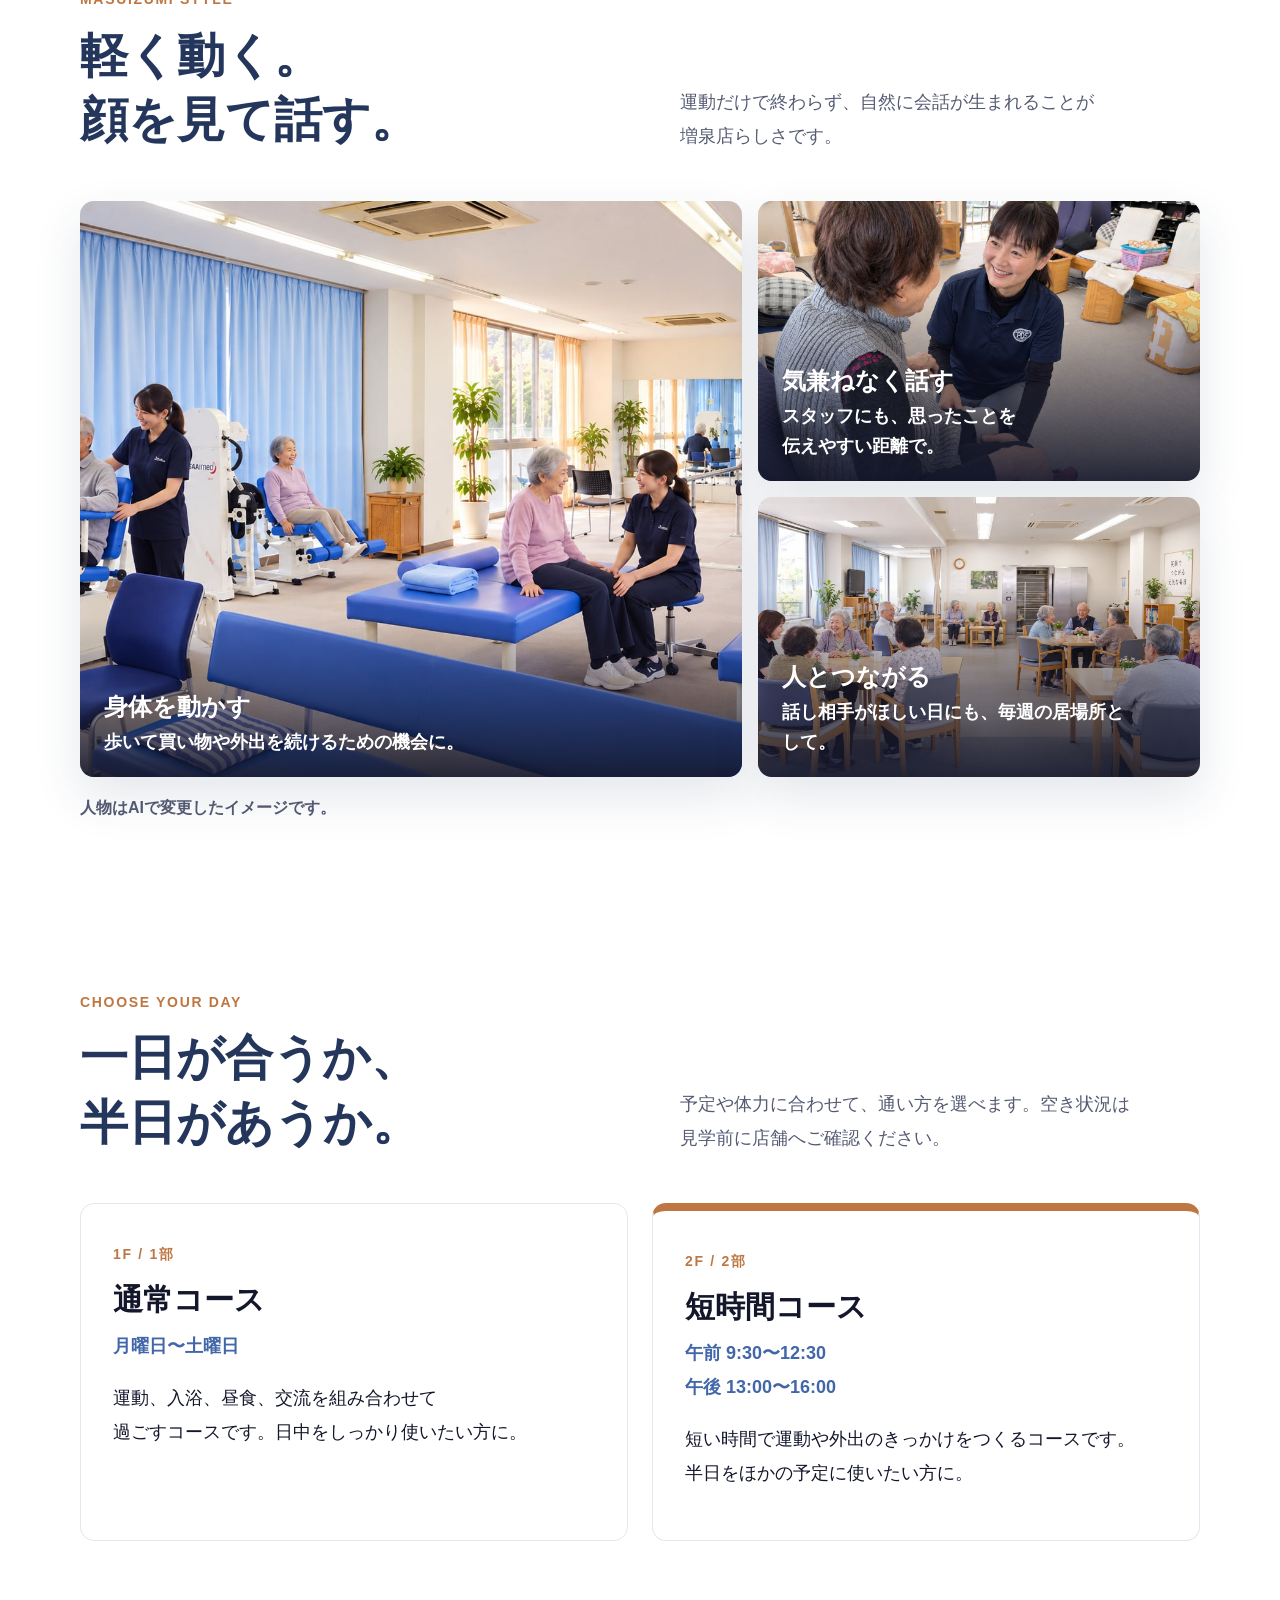
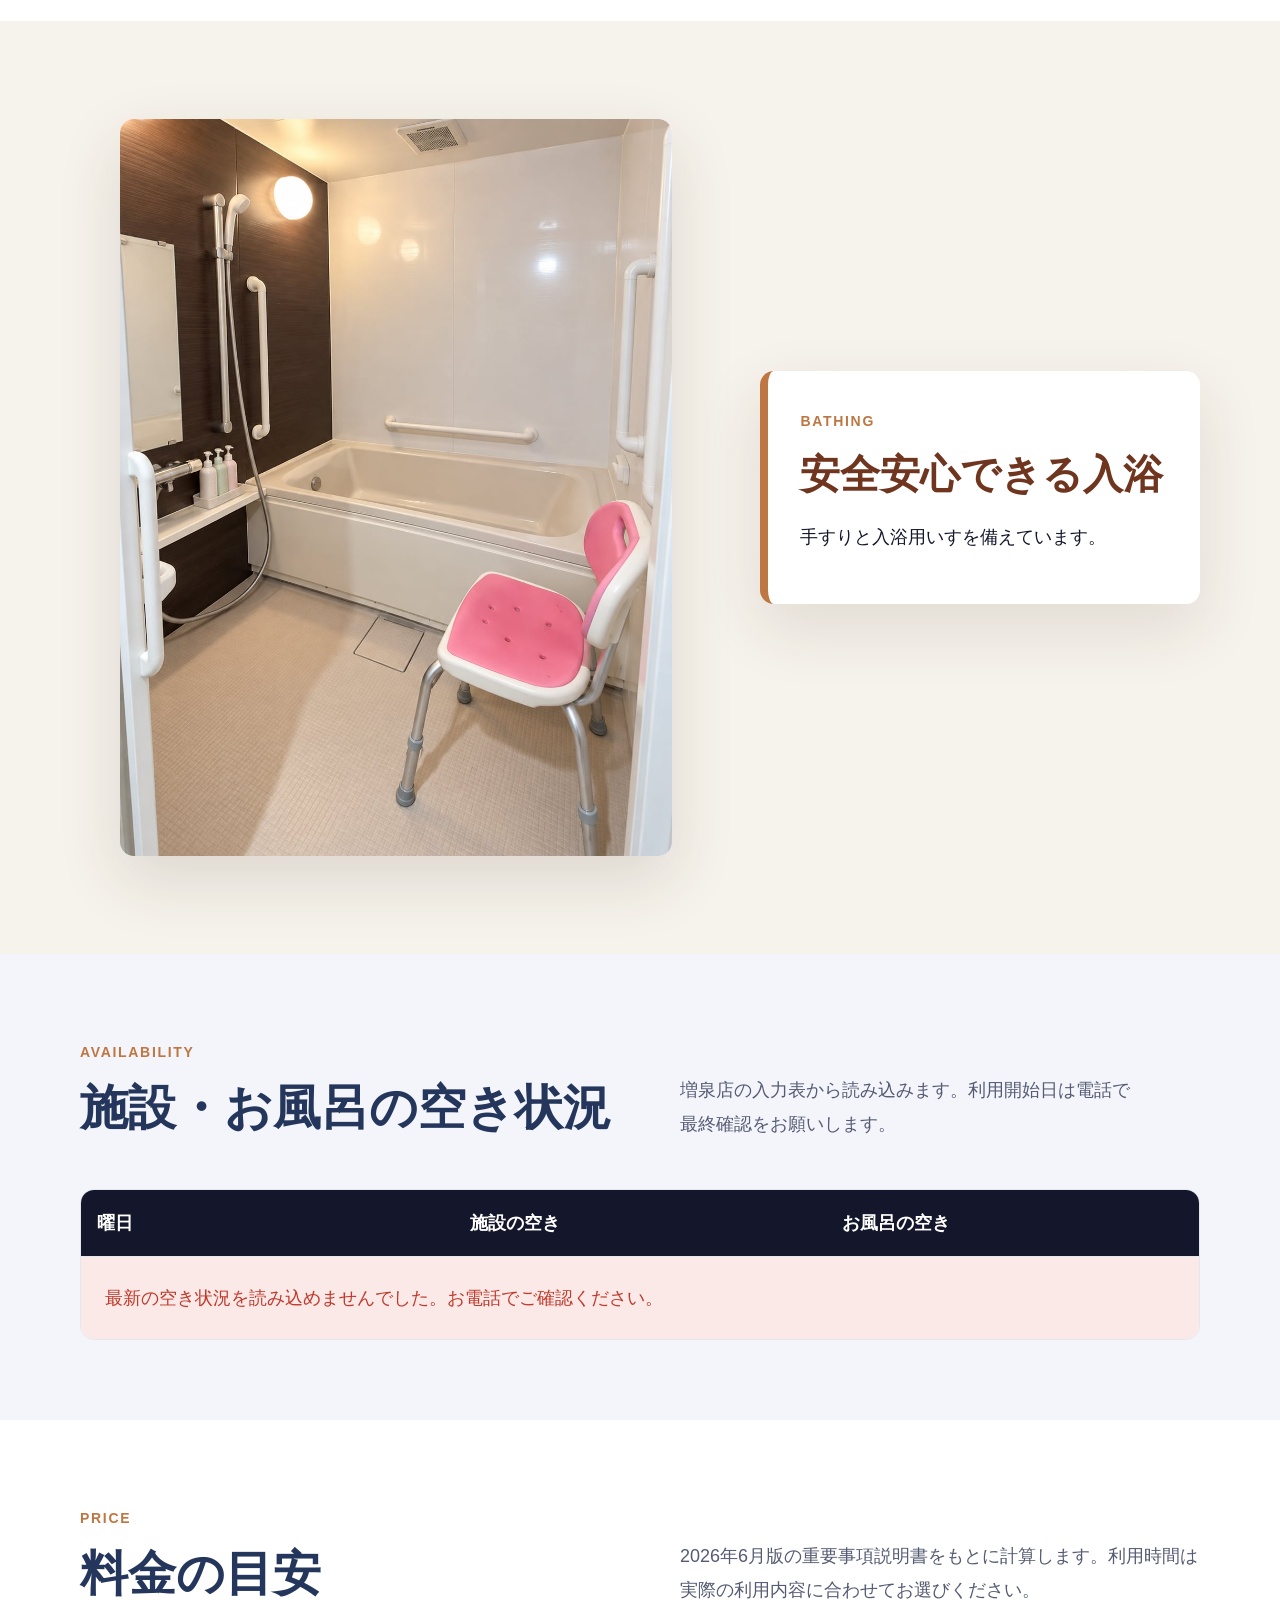
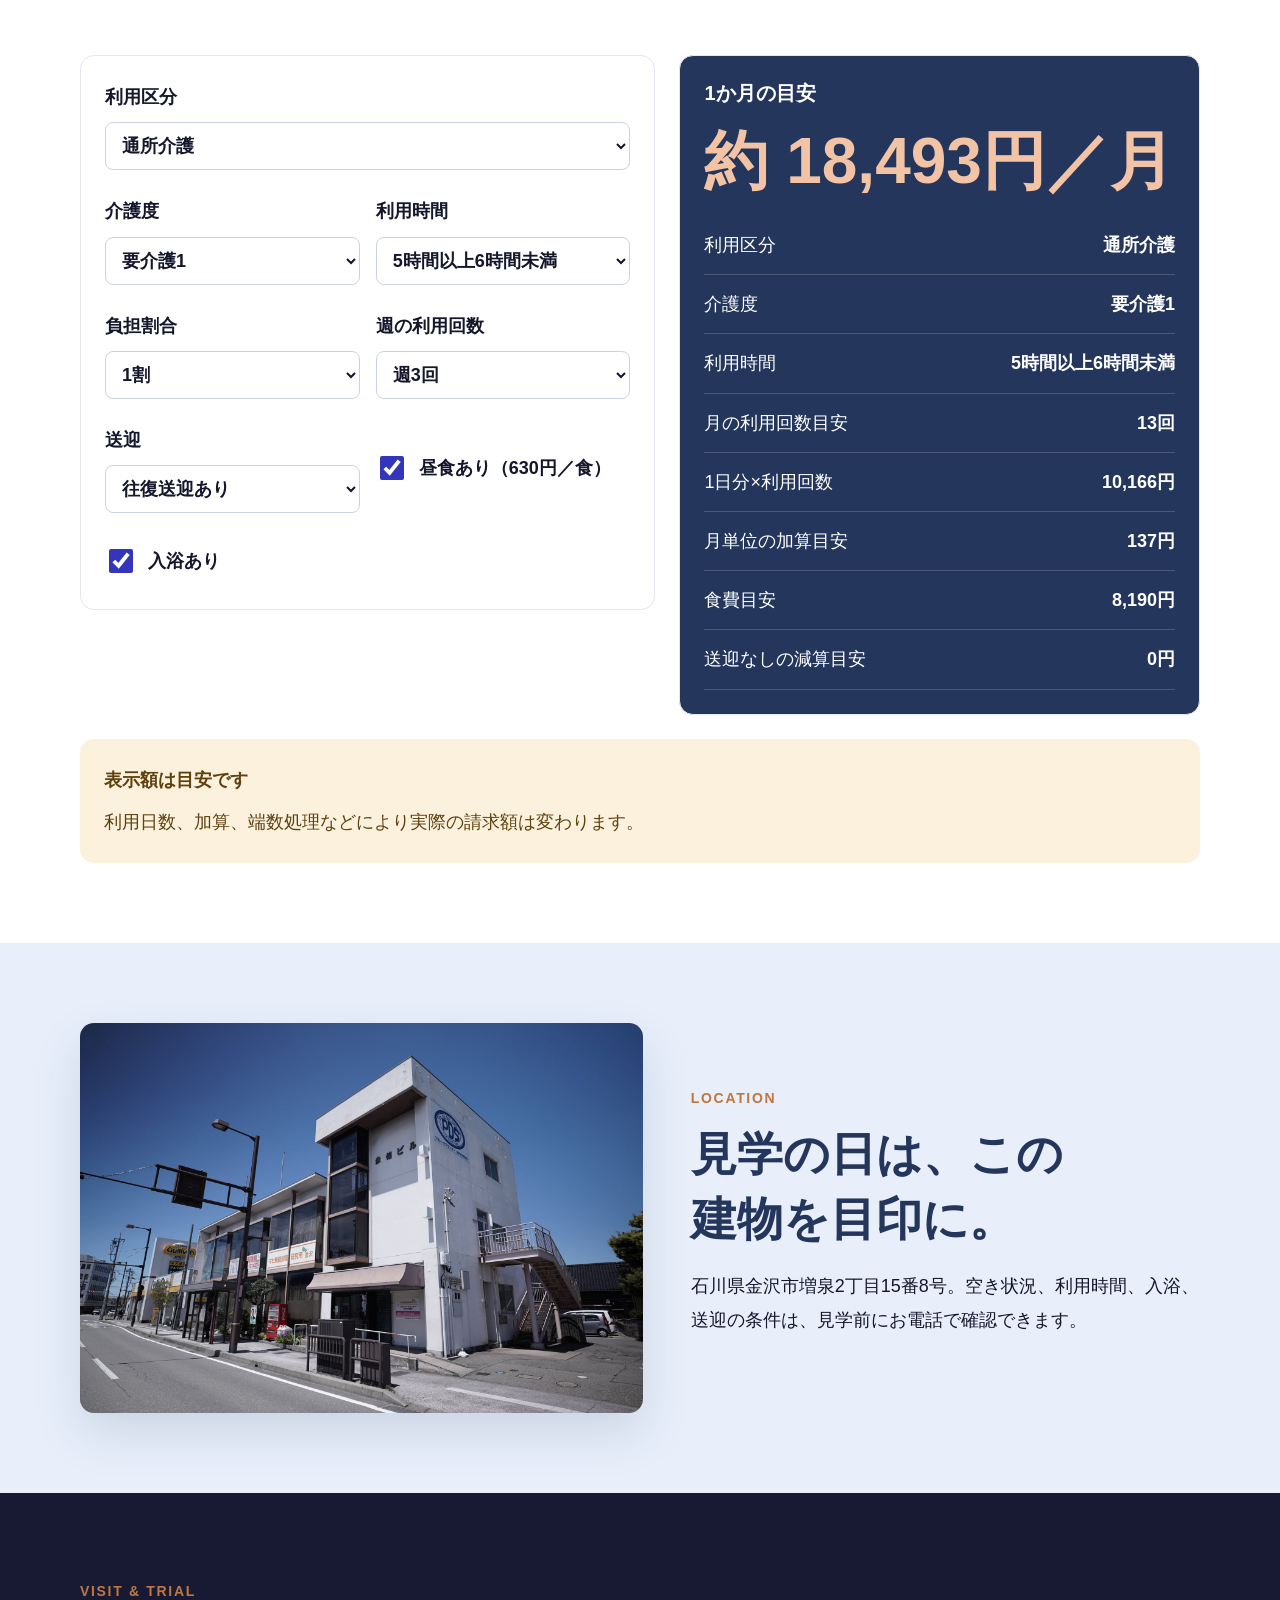
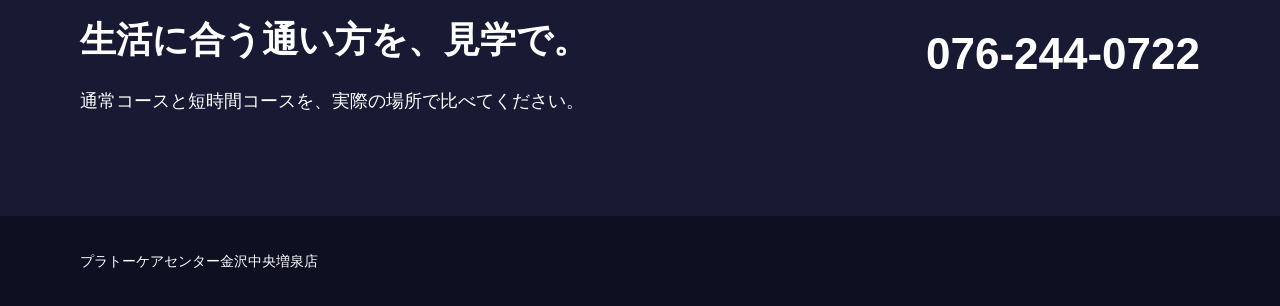
==== commit 701ad3eb: "自動保存 2026-09-15 16:13:30 | plateau-masuizumi-review: assets/masuizumi.css index.html (2件)" ====
--- a/index.html
+++ b/index.html
@@ -31,6 +31,7 @@
 <div class="hero-actions">
 <a class="btn btn-primary" href="#courses">通い方を比べる</a>
 <a class="text-link" href="#availability">空き状況・料金へ</a>
+<a class="btn hero-caremanager-link" href="masuizumi-caremanager.html">ケアマネジャー向け</a>
 </div>
 </div>
 <figure class="hero-photo hero-photo--landscape">
--- a/assets/masuizumi.css
+++ b/assets/masuizumi.css
@@ -3,6 +3,8 @@
 .two-course{display:grid;grid-template-columns:1fr 1fr;gap:24px}.course{padding:32px;border-radius:14px;background:#fff;border:1px solid var(--pds-border)}.course--short{border-top:8px solid var(--futakuchi-warm)}.course h3{font:900 30px/1.4 var(--pds-font-ui);margin:8px 0}.course strong{color:var(--futakuchi-teal)}
 .hero-photo--landscape{aspect-ratio:4/3}
 .hero-photo--landscape img{object-position:center}
+.hero .hero-caremanager-link{background:transparent;color:#fff;border-color:rgba(255,255,255,.8)}
+.hero .hero-caremanager-link:hover,.hero .hero-caremanager-link:focus-visible{background:#fff;color:var(--futakuchi-deep)}
 
 .masuizumi-life{background:#fff}
 .life-mosaic{display:grid;grid-template-columns:1.2fr .8fr;grid-template-rows:repeat(2,280px);gap:16px}
